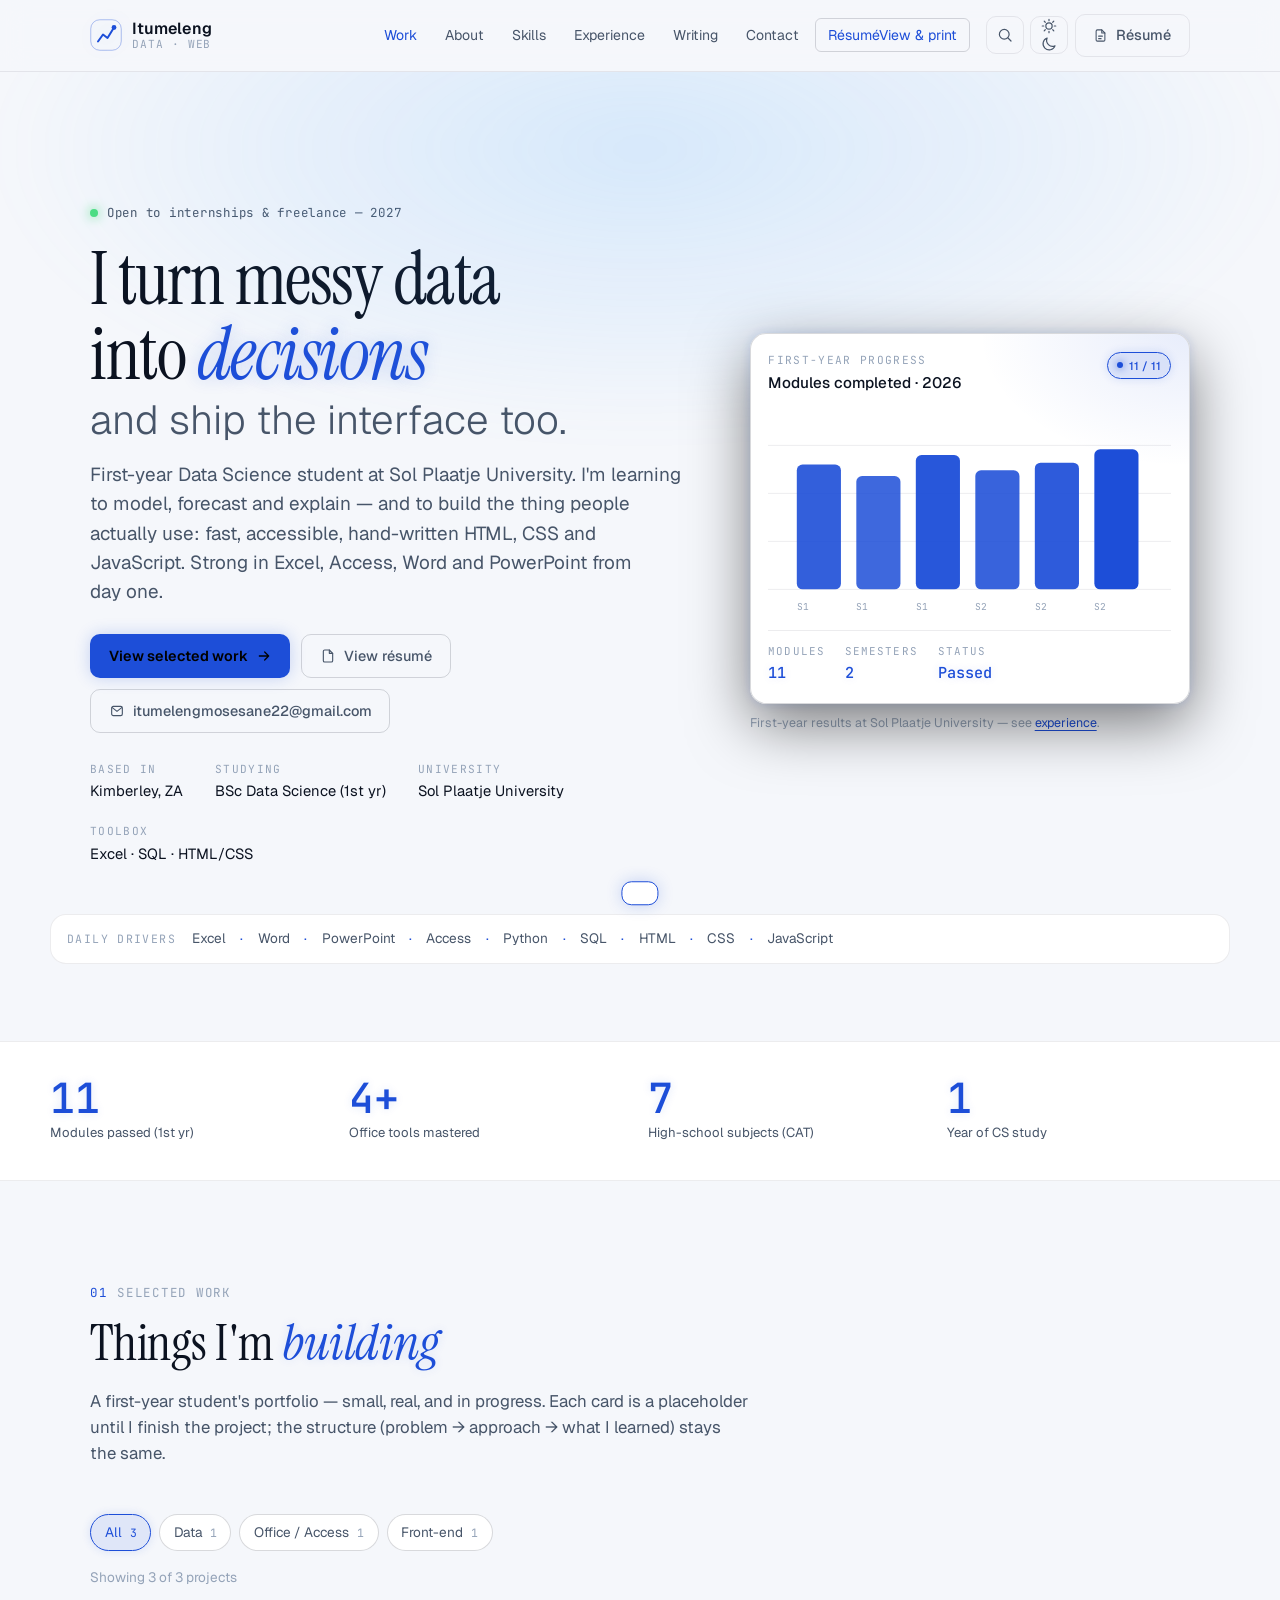
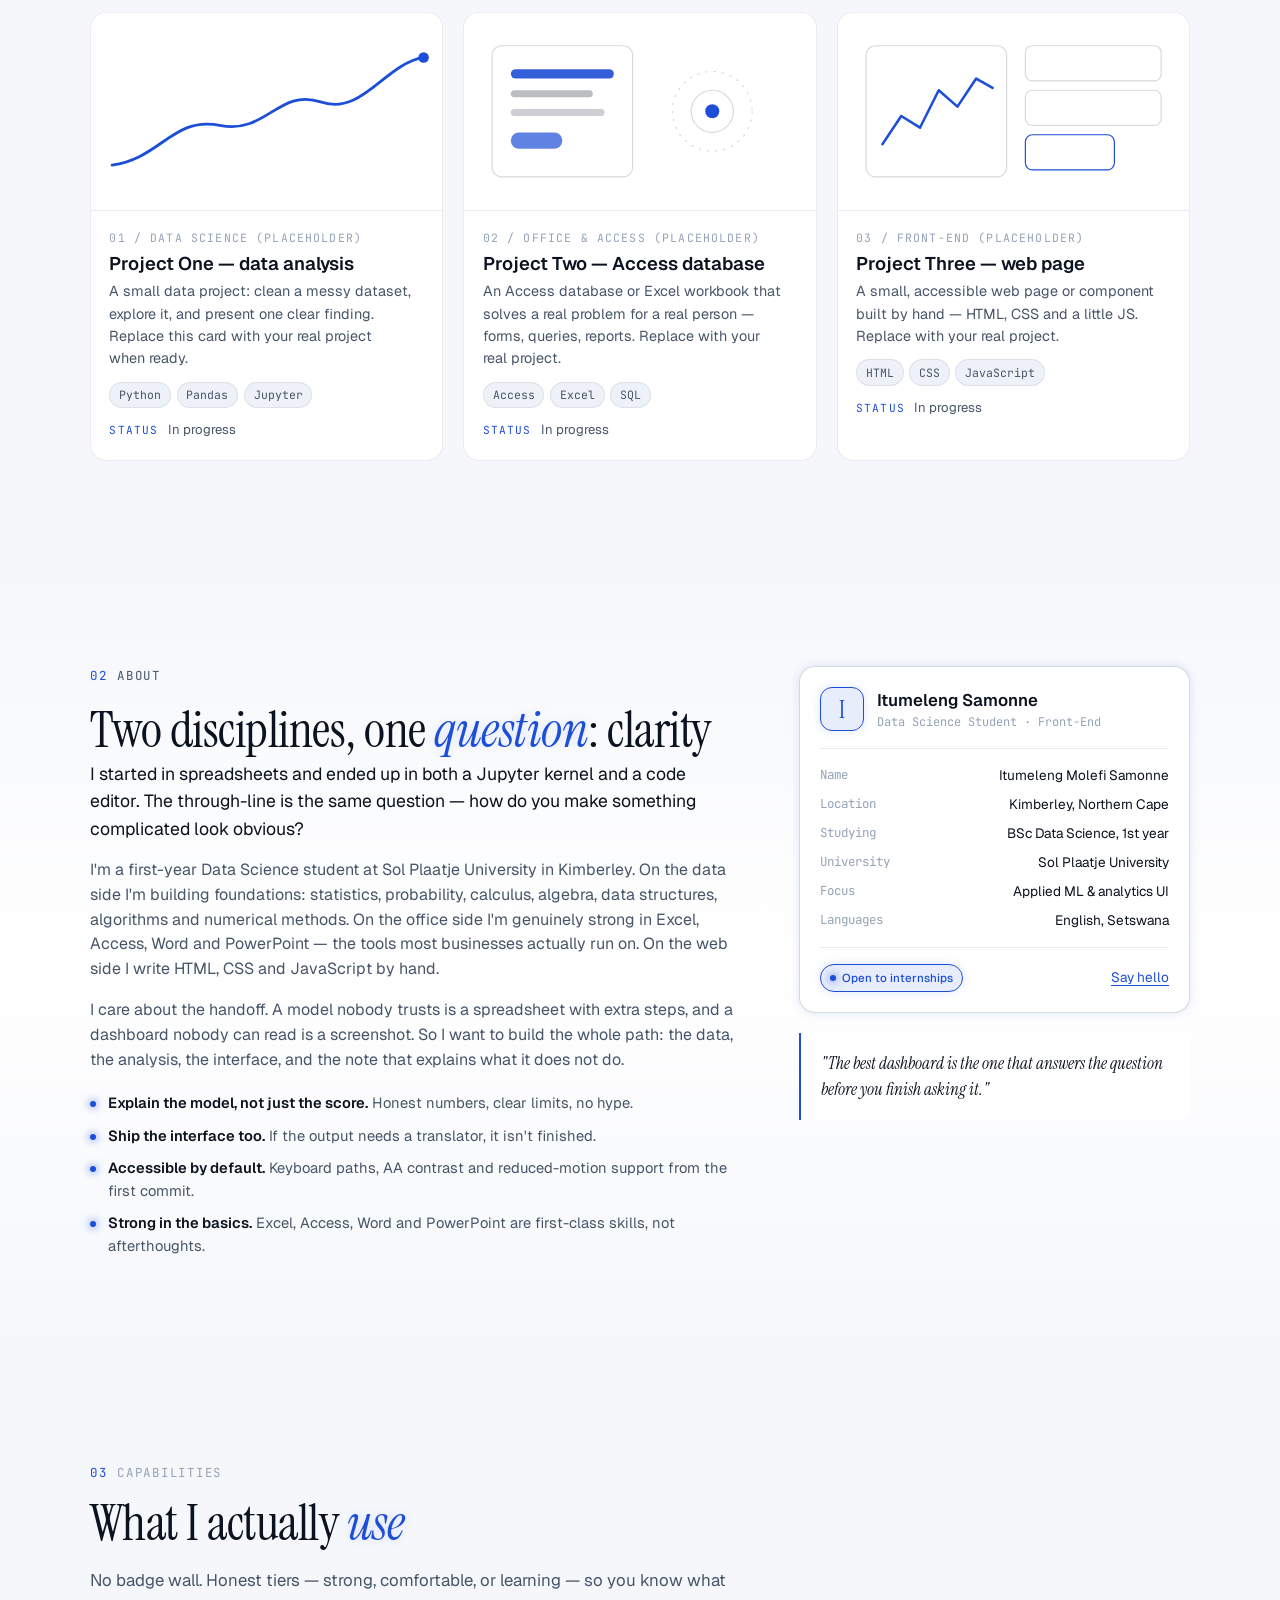
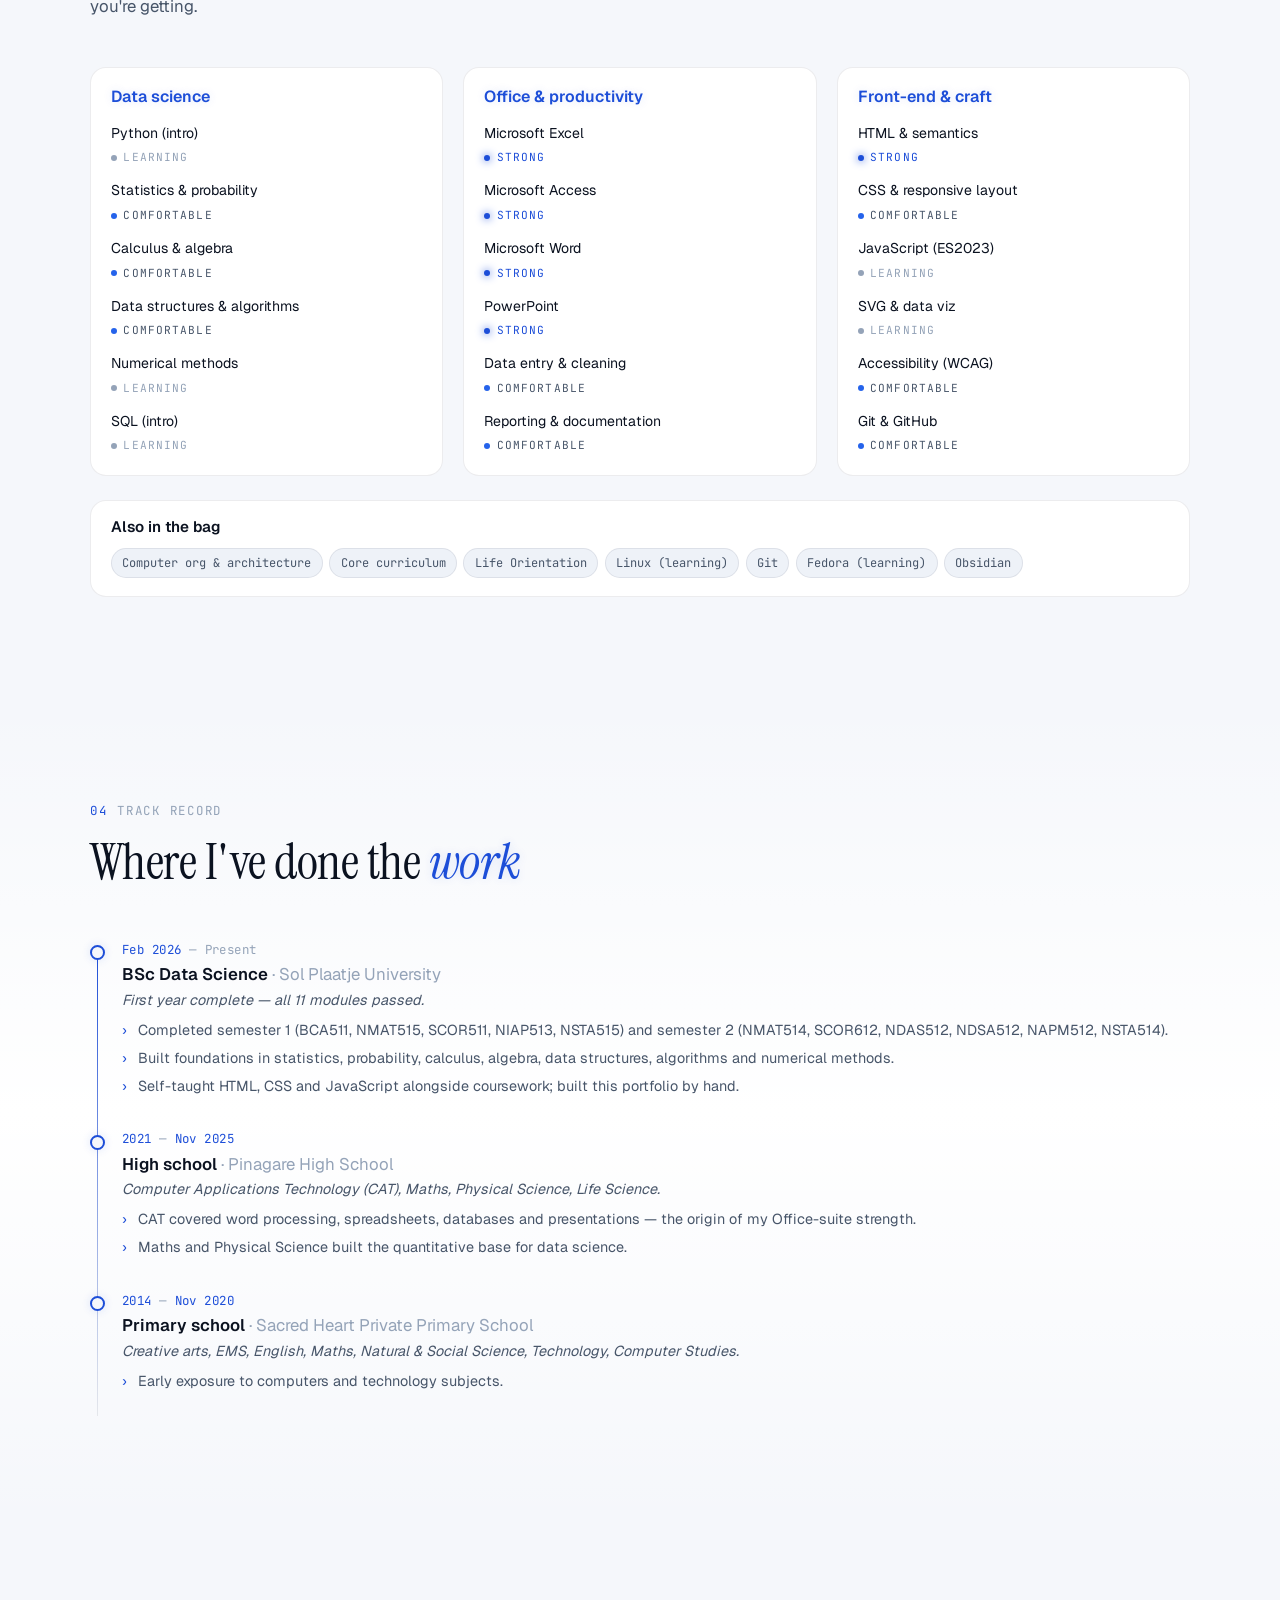
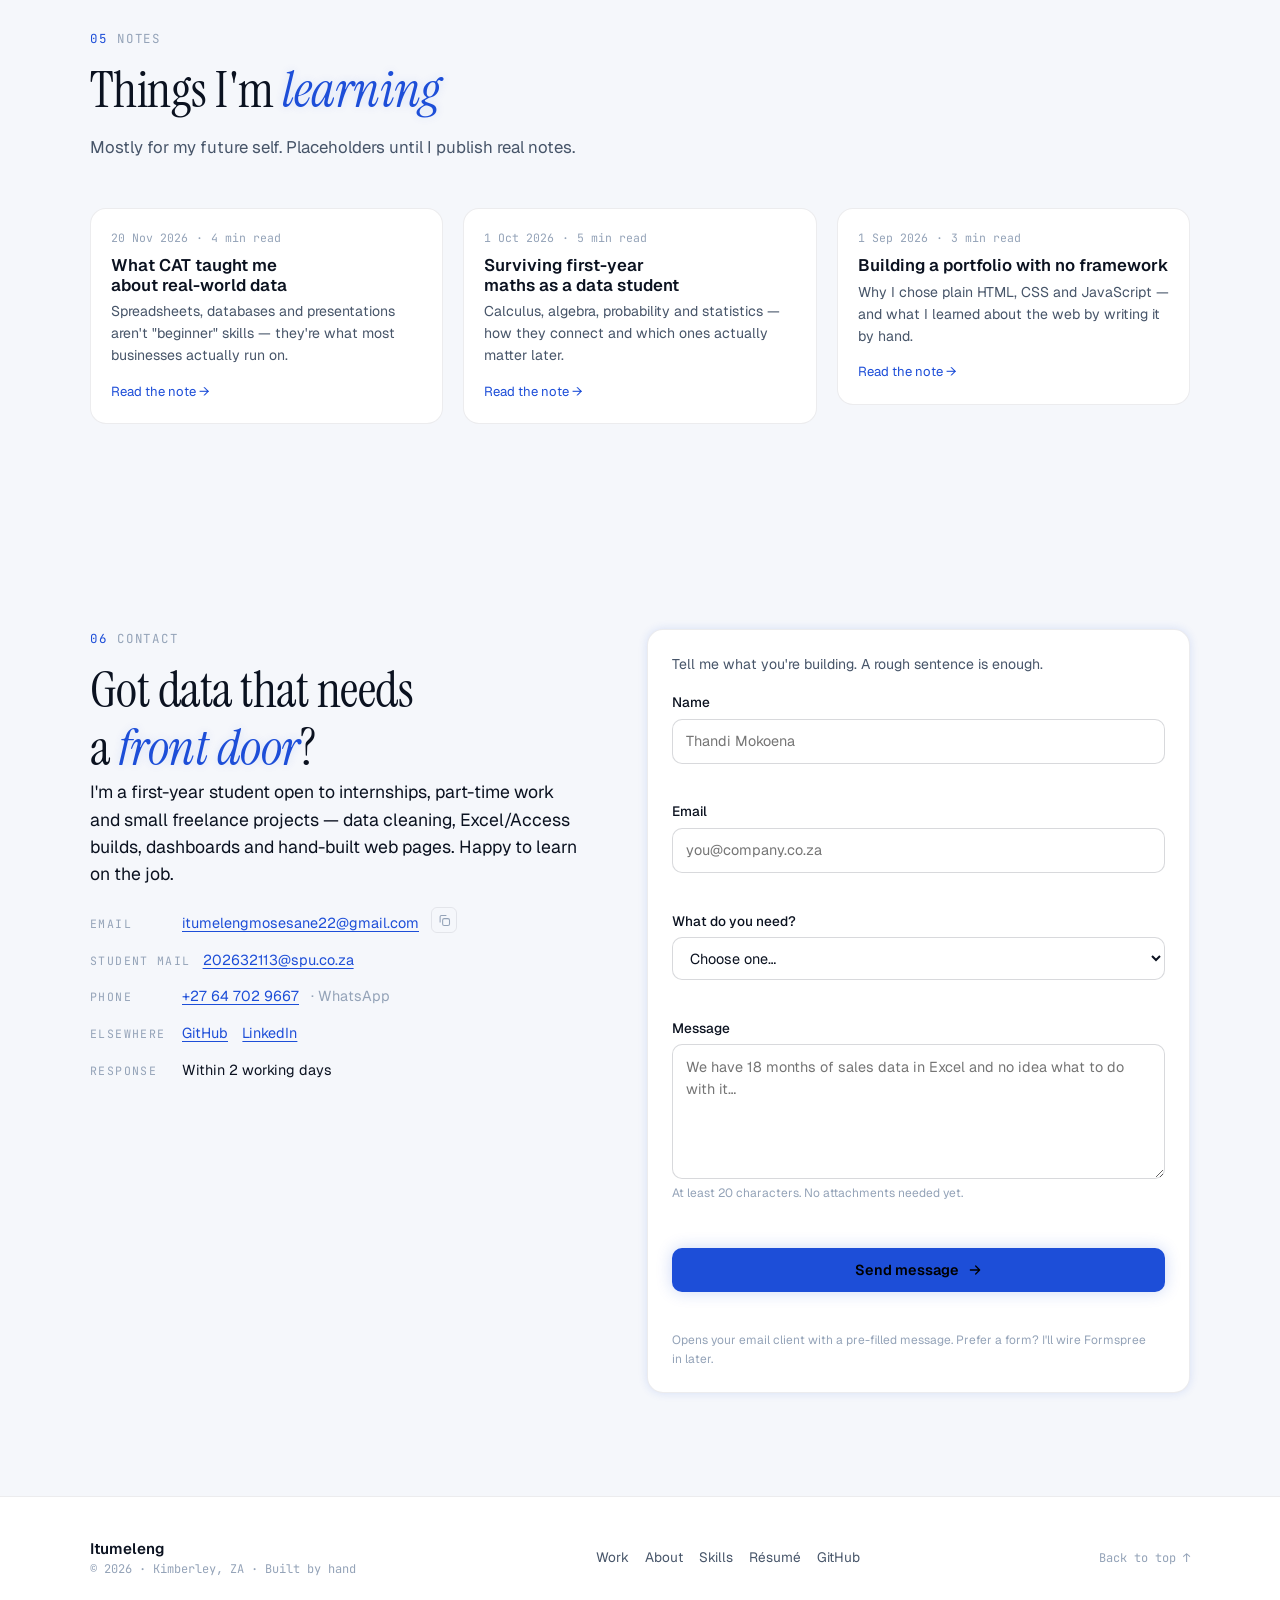
==== index.html @ 01e434cc "updated the info" ====
<!DOCTYPE html>
<html lang="en" data-theme="dark">
<head>
  <meta charset="utf-8" />
  <meta name="viewport" content="width=device-width, initial-scale=1" />

  <title>Itumeleng — Data Science Student &amp; Front-End Developer</title>
  <meta name="description" content="Portfolio of Itumeleng, a first-year Data Science student at Sol Plaatje University building models, dashboards and hand-written web interfaces." />
  <meta name="author" content="Itumeleng Molefi Samonne" />
  <meta name="theme-color" content="#000000" media="(prefers-color-scheme: dark)" />
  <meta name="theme-color" content="#f5f7fb" media="(prefers-color-scheme: light)" />
  <link rel="canonical" href="https://paska465.github.io/PORTFOLIO/" />

  <meta property="og:type" content="website" />
  <meta property="og:site_name" content="Itumeleng — My Portfolio" />
  <meta property="og:title" content="Itumeleng — Data Science Student &amp; Front-End Developer" />
  <meta property="og:description" content="First-year Data Science student at Sol Plaatje University. Models, dashboards and hand-built interfaces." />
  <meta property="og:image" content="https://paska465.github.io/PORTFOLIO/assets/img/og.svg" />
  <meta property="og:image:alt" content="Itumeleng — data science student portfolio" />
  <meta property="og:url" content="https://paska465.github.io/PORTFOLIO/" />
  <meta name="twitter:card" content="summary_large_image" />
  <meta name="twitter:title" content="Itumeleng — Data Science Student &amp; Front-End Developer" />
  <meta name="twitter:description" content="First-year Data Science student at Sol Plaatje University." />
  <meta name="twitter:image" content="https://paska465.github.io/PORTFOLIO/assets/img/og.svg" />

  <link rel="icon" href="assets/img/favicon.svg" type="image/svg+xml" />
  <link rel="apple-touch-icon" href="assets/img/favicon.svg" />
  <link rel="manifest" href="site.webmanifest" />

  <link rel="preconnect" href="https://fonts.googleapis.com" />
  <link rel="preconnect" href="https://fonts.gstatic.com" crossorigin />
  <link rel="stylesheet" href="https://fonts.googleapis.com/css2?family=Geist:wght@300..700&family=Instrument+Serif:ital@0;1&family=JetBrains+Mono:wght@400;500&display=swap" />
  <link rel="stylesheet" href="assets/css/styles.css" />

  <script>
    (function () {
      document.documentElement.classList.add('js');
      try {
        var forced = new URLSearchParams(location.search).get('theme');
        var stored = localStorage.getItem('theme');
        var prefersLight = window.matchMedia('(prefers-color-scheme: light)').matches;
        document.documentElement.dataset.theme =
          forced === 'light' || forced === 'dark' ? forced : (stored || (prefersLight ? 'light' : 'dark'));
      } catch (error) {
        document.documentElement.dataset.theme = 'dark';
      }
    })();
  </script>

  <script type="application/ld+json">
  {
    "@context": "https://schema.org",
    "@type": "Person",
    "name": "Itumeleng Molefi Samonne",
    "jobTitle": "Data Science Student & Front-End Developer",
    "description": "First-year Data Science student at Sol Plaatje University, building models, dashboards and accessible web interfaces.",
    "url": "https://paska465.github.io/PORTFOLIO/",
    "email": "itumelengmosesane22@gmail.com",
    "address": { "@type": "PostalAddress", "addressLocality": "Kimberley", "addressRegion": "Northern Cape", "addressCountry": "ZA" },
    "alumniOf": "Sol Plaatje University",
    "knowsAbout": ["Data Science", "Python", "SQL", "Statistics", "HTML", "CSS", "JavaScript", "Microsoft Excel", "Microsoft Access", "Microsoft Word", "PowerPoint", "Computer Applications Technology"],
    "sameAs": [
      "https://github.com/Paska465",
      "https://www.linkedin.com/in/itumeleng-samonne-3x7"
    ]
  }
  </script>
</head>
<body>
  <a class="skip-link" href="#main">Skip to main content</a>

  <div class="grain" aria-hidden="true"></div>

  <header class="site-header" id="top">
    <div class="shell header-inner">
      <a class="brand" href="#top" aria-label="Itumeleng — back to top">
        <span class="brand-mark" aria-hidden="true">
          <svg viewBox="0 0 32 32" width="32" height="32" aria-hidden="true" focusable="false">
            <rect x="0.75" y="0.75" width="30.5" height="30.5" rx="9" fill="none" stroke="currentColor" stroke-opacity="0.35" />
            <path d="M8 22.5 L13 15.5 L17.5 19 L24 8.5" fill="none" stroke="currentColor" stroke-width="2" stroke-linecap="round" stroke-linejoin="round" />
            <circle cx="24" cy="8.5" r="2.4" fill="currentColor" />
          </svg>
        </span>
        <span class="brand-text">
          <span class="brand-name">Itumeleng</span>
          <span class="brand-role">Data · Web</span>
        </span>
      </a>

      <nav class="nav" id="primary-nav" aria-label="Primary">
        <ul class="nav-list">
          <li><a href="#work">Work</a></li>
          <li><a href="#about">About</a></li>
          <li><a href="#skills">Skills</a></li>
          <li><a href="#experience">Experience</a></li>
          <li><a href="#writing">Writing</a></li>
          <li><a href="#contact">Contact</a></li>
          <li class="nav-resume"><a href="resume.html">Résumé<span class="nav-resume-meta">View &amp; print</span></a></li>
        </ul>
      </nav>

      <div class="header-actions">
        <button class="icon-button palette-trigger" type="button" data-palette-open aria-label="Open quick navigation (Control K)">
          <svg viewBox="0 0 24 24" width="18" height="18" aria-hidden="true" focusable="false" fill="none" stroke="currentColor" stroke-width="1.6" stroke-linecap="round">
            <circle cx="11" cy="11" r="6.5" />
            <path d="m16 16 4 4" />
          </svg>
        </button>

        <button class="icon-button theme-toggle" type="button" data-theme-toggle aria-label="Switch to light theme" aria-pressed="false">
          <svg class="icon-sun" viewBox="0 0 24 24" width="18" height="18" aria-hidden="true" focusable="false" fill="none" stroke="currentColor" stroke-width="1.6" stroke-linecap="round">
            <circle cx="12" cy="12" r="4.2" />
            <path d="M12 3v2M12 19v2M3 12h2M19 12h2M5.6 5.6 7 7M17 17l1.4 1.4M18.4 5.6 17 7M7 17l-1.4 1.4" />
          </svg>
          <svg class="icon-moon" viewBox="0 0 24 24" width="18" height="18" aria-hidden="true" focusable="false" fill="none" stroke="currentColor" stroke-width="1.6" stroke-linecap="round" stroke-linejoin="round">
            <path d="M20 14.5A8 8 0 0 1 9.5 4a8.2 8.2 0 1 0 10.5 10.5Z" />
          </svg>
        </button>

        <a class="button button-ghost header-resume" href="resume.html" aria-label="Résumé — view and print">
          <svg viewBox="0 0 24 24" width="15" height="15" aria-hidden="true" focusable="false" fill="none" stroke="currentColor" stroke-width="1.7" stroke-linecap="round" stroke-linejoin="round">
            <path d="M14 3H7a2 2 0 0 0-2 2v14a2 2 0 0 0 2 2h10a2 2 0 0 0 2-2V8z" />
            <path d="M14 3v5h5" />
            <path d="M9 13h6M9 17h4" />
          </svg>
          <span class="header-resume-label">Résumé</span>
        </a>

        <button class="icon-button menu-toggle" type="button" data-menu-toggle aria-expanded="false" aria-controls="primary-nav" aria-label="Open menu">
          <span class="menu-lines" aria-hidden="true"><span></span><span></span></span>
        </button>
      </div>
    </div>
    <div class="scroll-progress" aria-hidden="true"><span data-scroll-progress></span></div>
  </header>

  <main id="main" tabindex="-1">
    <section class="hero" aria-labelledby="hero-title">
      <div class="shell hero-grid">
        <div class="hero-copy">
          <p class="eyebrow">
            <span class="status-dot" aria-hidden="true"></span>
            Open to internships &amp; freelance — 2027
          </p>

          <h1 id="hero-title" class="hero-title">
            I turn messy data into
            <em>decisions</em>
            <span class="hero-title-line">and ship the interface too.</span>
          </h1>

          <p class="hero-lede">
            First-year Data Science student at Sol Plaatje University. I'm learning to model, forecast and
            explain — and to build the thing people actually use: fast, accessible, hand-written HTML, CSS and
            JavaScript. Strong in Excel, Access, Word and PowerPoint from day one.
          </p>

          <div class="hero-actions">
            <a class="button button-primary" href="#work">
              View selected work
              <svg viewBox="0 0 24 24" width="16" height="16" aria-hidden="true" focusable="false" fill="none" stroke="currentColor" stroke-width="1.9" stroke-linecap="round" stroke-linejoin="round">
                <path d="M5 12h14m0 0-6-6m6 6-6 6" />
              </svg>
            </a>
            <a class="button button-quiet" href="resume.html">
              <svg viewBox="0 0 24 24" width="16" height="16" aria-hidden="true" focusable="false" fill="none" stroke="currentColor" stroke-width="1.7" stroke-linecap="round" stroke-linejoin="round">
                <path d="M14 3H7a2 2 0 0 0-2 2v14a2 2 0 0 0 2 2h10a2 2 0 0 0 2-2V8z" />
                <path d="M14 3v5h5" />
              </svg>
              View résumé
            </a>
            <button class="button button-quiet" type="button" data-copy="itumelengmosesane22@gmail.com" data-copy-label="email">
              <svg viewBox="0 0 24 24" width="16" height="16" aria-hidden="true" focusable="false" fill="none" stroke="currentColor" stroke-width="1.7" stroke-linecap="round" stroke-linejoin="round">
                <rect x="4" y="5" width="16" height="14" rx="2.5" />
                <path d="m5 7 7 5.5L19 7" />
              </svg>
              <span data-copy-text>itumelengmosesane22@gmail.com</span>
            </button>
          </div>

          <dl class="hero-facts">
            <div>
              <dt>Based in</dt>
              <dd>Kimberley, ZA</dd>
            </div>
            <div>
              <dt>Studying</dt>
              <dd>BSc Data Science (1st yr)</dd>
            </div>
            <div>
              <dt>University</dt>
              <dd>Sol Plaatje University</dd>
            </div>
            <div>
              <dt>Toolbox</dt>
              <dd>Excel · SQL · HTML/CSS</dd>
            </div>
          </dl>
        </div>

        <figure class="hero-visual" aria-labelledby="hero-chart-caption">
          <div class="chart-card">
            <div class="chart-card-head">
              <div>
                <p class="chart-label">First-year progress</p>
                <p class="chart-title">Modules completed · 2026</p>
              </div>
              <span class="chip chip-live">11 / 11</span>
            </div>

            <svg class="chart" viewBox="0 0 420 220" role="img" aria-label="Bar chart of first-year modules completed by semester, all 11 passed." focusable="false">
              <defs>
                <linearGradient id="areaFill" x1="0" y1="0" x2="0" y2="1">
                  <stop offset="0%" stop-color="var(--accent)" stop-opacity="0.34" />
                  <stop offset="100%" stop-color="var(--accent)" stop-opacity="0" />
                </linearGradient>
              </defs>
              <g class="chart-grid" aria-hidden="true">
                <line x1="0" y1="40" x2="420" y2="40" />
                <line x1="0" y1="90" x2="420" y2="90" />
                <line x1="0" y1="140" x2="420" y2="140" />
                <line x1="0" y1="190" x2="420" y2="190" />
              </g>
              <g class="thumb-bars" fill="var(--accent)">
                <rect x="30" y="60" width="46" height="130" rx="6" opacity="0.9" />
                <rect x="92" y="72" width="46" height="118" rx="6" opacity="0.85" />
                <rect x="154" y="50" width="46" height="140" rx="6" opacity="0.95" />
                <rect x="216" y="66" width="46" height="124" rx="6" opacity="0.88" />
                <rect x="278" y="58" width="46" height="132" rx="6" opacity="0.92" />
                <rect x="340" y="44" width="46" height="146" rx="6" opacity="1" />
              </g>
              <g class="chart-annotate" aria-hidden="true">
                <text x="30" y="212" font-size="10">S1</text>
                <text x="92" y="212" font-size="10">S1</text>
                <text x="154" y="212" font-size="10">S1</text>
                <text x="216" y="212" font-size="10">S2</text>
                <text x="278" y="212" font-size="10">S2</text>
                <text x="340" y="212" font-size="10">S2</text>
              </g>
            </svg>

            <dl class="chart-stats">
              <div>
                <dt>Modules</dt>
                <dd>11</dd>
              </div>
              <div>
                <dt>Semesters</dt>
                <dd>2</dd>
              </div>
              <div>
                <dt>Status</dt>
                <dd>Passed</dd>
              </div>
            </dl>
          </div>
          <figcaption id="hero-chart-caption" class="chart-caption">
            First-year results at Sol Plaatje University — see <a href="#experience">experience</a>.
          </figcaption>
        </figure>
      </div>

      <div class="shell stack-strip" role="region" aria-label="Tools I work with">
        <span class="stack-strip-label">Daily drivers</span>
        <ul class="stack-list">
          <li>Excel</li>
          <li>Word</li>
          <li>PowerPoint</li>
          <li>Access</li>
          <li>Python</li>
          <li>SQL</li>
          <li>HTML</li>
          <li>CSS</li>
          <li>JavaScript</li>
        </ul>
      </div>
    </section>

    <section class="stats-band" aria-label="At a glance">
      <div class="shell stats-grid">
        <div class="stat" data-reveal>
          <span class="stat-value" data-count="11" data-suffix="">11</span>
          <span class="stat-label">Modules passed (1st yr)</span>
        </div>
        <div class="stat" data-reveal>
          <span class="stat-value" data-count="4" data-suffix="+">4+</span>
          <span class="stat-label">Office tools mastered</span>
        </div>
        <div class="stat" data-reveal>
          <span class="stat-value" data-count="7" data-suffix="">7</span>
          <span class="stat-label">High-school subjects (CAT)</span>
        </div>
        <div class="stat" data-reveal>
          <span class="stat-value" data-count="1" data-suffix="">1</span>
          <span class="stat-label">Year of CS study</span>
        </div>
      </div>
    </section>

    <section class="section" id="work" aria-labelledby="work-title">
      <div class="shell">
        <header class="section-head">
          <p class="section-kicker"><span>01</span> Selected work</p>
          <h2 id="work-title" class="section-title">Things I'm <em>building</em></h2>
          <p class="section-lede">
            A first-year student's portfolio — small, real, and in progress. Each card is a placeholder
            until I finish the project; the structure (problem → approach → what I learned) stays the same.
          </p>
        </header>

        <div class="filter-bar" role="group" aria-label="Filter projects by discipline">
          <button class="filter-chip is-active" type="button" data-filter="all" aria-pressed="true">All<span class="filter-count">3</span></button>
          <button class="filter-chip" type="button" data-filter="data" aria-pressed="false">Data<span class="filter-count">1</span></button>
          <button class="filter-chip" type="button" data-filter="office" aria-pressed="false">Office / Access<span class="filter-count">1</span></button>
          <button class="filter-chip" type="button" data-filter="frontend" aria-pressed="false">Front-end<span class="filter-count">1</span></button>
        </div>

        <p class="filter-status" data-filter-status role="status" aria-live="polite">Showing all 3 projects</p>

        <ul class="work-grid" data-work-grid>
          <li class="work-card" data-category="data" data-reveal>
            <article aria-labelledby="project-placeholder-1">
              <div class="work-thumb" aria-hidden="true">
                <svg viewBox="0 0 300 160" aria-hidden="true" focusable="false">
                  <g class="thumb-grid">
                    <line x1="0" y1="40" x2="300" y2="40" /><line x1="0" y1="80" x2="300" y2="80" /><line x1="0" y1="120" x2="300" y2="120" />
                  </g>
                  <path d="M18 126 C 60 120, 70 84, 110 92 S 160 60, 196 72 S 250 40, 284 34" fill="none" stroke="var(--accent)" stroke-width="2.4" stroke-linecap="round" />
                  <circle cx="284" cy="34" r="4.5" fill="var(--accent)" />
                </svg>
              </div>
              <div class="work-body">
                <p class="work-index">01 / Data science (placeholder)</p>
                <h3 id="project-placeholder-1"><a href="#contact">Project One — data analysis</a></h3>
                <p class="work-desc">
                  A small data project: clean a messy dataset, explore it, and present one clear finding.
                  Replace this card with your real project when ready.
                </p>
                <ul class="tag-list" aria-label="Technologies">
                  <li>Python</li><li>Pandas</li><li>Jupyter</li>
                </ul>
                <p class="work-metric"><span class="metric-label">Status</span> In progress</p>
              </div>
            </article>
          </li>

          <li class="work-card" data-category="office" data-reveal>
            <article aria-labelledby="project-placeholder-2">
              <div class="work-thumb" aria-hidden="true">
                <svg viewBox="0 0 300 160" aria-hidden="true" focusable="false">
                  <rect x="24" y="24" width="120" height="112" rx="8" fill="none" stroke="var(--line-strong)" />
                  <rect x="40" y="44" width="88" height="8" rx="4" fill="var(--accent)" opacity="0.9" />
                  <rect x="40" y="62" width="70" height="6" rx="3" fill="currentColor" opacity="0.28" />
                  <rect x="40" y="78" width="80" height="6" rx="3" fill="currentColor" opacity="0.2" />
                  <rect x="40" y="98" width="44" height="14" rx="7" fill="var(--accent)" opacity="0.7" />
                  <g stroke="var(--line-strong)" fill="none"><circle cx="212" cy="80" r="34" stroke-dasharray="2 5" /><circle cx="212" cy="80" r="18" /></g>
                  <circle cx="212" cy="80" r="6" fill="var(--accent)" />
                </svg>
              </div>
              <div class="work-body">
                <p class="work-index">02 / Office &amp; Access (placeholder)</p>
                <h3 id="project-placeholder-2"><a href="#contact">Project Two — Access database</a></h3>
                <p class="work-desc">
                  An Access database or Excel workbook that solves a real problem for a real person —
                  forms, queries, reports. Replace with your real project.
                </p>
                <ul class="tag-list" aria-label="Technologies">
                  <li>Access</li><li>Excel</li><li>SQL</li>
                </ul>
                <p class="work-metric"><span class="metric-label">Status</span> In progress</p>
              </div>
            </article>
          </li>

          <li class="work-card" data-category="frontend" data-reveal>
            <article aria-labelledby="project-placeholder-3">
              <div class="work-thumb" aria-hidden="true">
                <svg viewBox="0 0 300 160" aria-hidden="true" focusable="false">
                  <rect x="24" y="24" width="120" height="112" rx="8" fill="none" stroke="var(--line-strong)" />
                  <path d="M38 108 L54 84 L70 94 L86 62 L102 76 L118 52 L132 60" fill="none" stroke="var(--accent)" stroke-width="2.2" stroke-linecap="round" stroke-linejoin="round" />
                  <rect x="160" y="24" width="116" height="30" rx="6" fill="none" stroke="var(--line-strong)" />
                  <rect x="160" y="62" width="116" height="30" rx="6" fill="none" stroke="var(--line-strong)" />
                  <rect x="160" y="100" width="76" height="30" rx="6" fill="none" stroke="var(--accent)" />
                </svg>
              </div>
              <div class="work-body">
                <p class="work-index">03 / Front-end (placeholder)</p>
                <h3 id="project-placeholder-3"><a href="#contact">Project Three — web page</a></h3>
                <p class="work-desc">
                  A small, accessible web page or component built by hand — HTML, CSS and a little JS.
                  Replace with your real project.
                </p>
                <ul class="tag-list" aria-label="Technologies">
                  <li>HTML</li><li>CSS</li><li>JavaScript</li>
                </ul>
                <p class="work-metric"><span class="metric-label">Status</span> In progress</p>
              </div>
            </article>
          </li>
        </ul>
      </div>
    </section>

    <section class="section section-alt" id="about" aria-labelledby="about-title">
      <div class="shell about-grid">
        <div class="about-copy">
          <p class="section-kicker"><span>02</span> About</p>
          <h2 id="about-title" class="section-title">Two disciplines, one <em>question</em>: clarity</h2>

          <p class="lede">
            I started in spreadsheets and ended up in both a Jupyter kernel and a code editor. The
            through-line is the same question — how do you make something complicated look obvious?
          </p>

          <p>
            I'm a first-year Data Science student at Sol Plaatje University in Kimberley. On the data side I'm
            building foundations: statistics, probability, calculus, algebra, data structures, algorithms and
            numerical methods. On the office side I'm genuinely strong in Excel, Access, Word and PowerPoint —
            the tools most businesses actually run on. On the web side I write HTML, CSS and JavaScript by hand.
          </p>

          <p>
            I care about the handoff. A model nobody trusts is a spreadsheet with extra steps, and a dashboard
            nobody can read is a screenshot. So I want to build the whole path: the data, the analysis, the
            interface, and the note that explains what it does not do.
          </p>

          <ul class="principle-list">
            <li><strong>Explain the model, not just the score.</strong> Honest numbers, clear limits, no hype.</li>
            <li><strong>Ship the interface too.</strong> If the output needs a translator, it isn't finished.</li>
            <li><strong>Accessible by default.</strong> Keyboard paths, AA contrast and reduced-motion support from the first commit.</li>
            <li><strong>Strong in the basics.</strong> Excel, Access, Word and PowerPoint are first-class skills, not afterthoughts.</li>
          </ul>
        </div>

        <aside class="about-card" aria-label="Profile summary">
          <div class="id-card">
            <div class="id-card-top">
              <span class="monogram" aria-hidden="true">I</span>
              <div>
                <p class="id-name">Itumeleng Samonne</p>
                <p class="id-role">Data Science Student · Front-End</p>
              </div>
            </div>

            <dl class="id-facts">
              <div><dt>Name</dt><dd>Itumeleng Molefi Samonne</dd></div>
              <div><dt>Location</dt><dd>Kimberley, Northern Cape</dd></div>
              <div><dt>Studying</dt><dd>BSc Data Science, 1st year</dd></div>
              <div><dt>University</dt><dd>Sol Plaatje University</dd></div>
              <div><dt>Focus</dt><dd>Applied ML &amp; analytics UI</dd></div>
              <div><dt>Languages</dt><dd>English, Setswana</dd></div>
            </dl>

            <div class="id-footer">
              <span class="chip chip-live">Open to internships</span>
              <a class="inline-link" href="#contact">Say hello</a>
            </div>
          </div>

          <blockquote class="pull-quote">
            <p>"The best dashboard is the one that answers the question before you finish asking it."</p>
          </blockquote>
        </aside>
      </div>
    </section>

    <section class="section" id="skills" aria-labelledby="skills-title">
      <div class="shell">
        <header class="section-head">
          <p class="section-kicker"><span>03</span> Capabilities</p>
          <h2 id="skills-title" class="section-title">What I actually <em>use</em></h2>
          <p class="section-lede">No badge wall. Honest tiers — strong, comfortable, or learning — so you know what you're getting.</p>
        </header>

        <div class="skills-grid">
          <section class="skill-column" aria-labelledby="skills-data">
            <h3 id="skills-data">Data science</h3>
            <ul class="skill-list">
              <li>
                <span class="skill-name">Python (intro)</span>
                <span class="skill-tier is-learning"><span class="dot"></span>Learning</span>
              </li>
              <li>
                <span class="skill-name">Statistics &amp; probability</span>
                <span class="skill-tier is-comfortable"><span class="dot"></span>Comfortable</span>
              </li>
              <li>
                <span class="skill-name">Calculus &amp; algebra</span>
                <span class="skill-tier is-comfortable"><span class="dot"></span>Comfortable</span>
              </li>
              <li>
                <span class="skill-name">Data structures &amp; algorithms</span>
                <span class="skill-tier is-comfortable"><span class="dot"></span>Comfortable</span>
              </li>
              <li>
                <span class="skill-name">Numerical methods</span>
                <span class="skill-tier is-learning"><span class="dot"></span>Learning</span>
              </li>
              <li>
                <span class="skill-name">SQL (intro)</span>
                <span class="skill-tier is-learning"><span class="dot"></span>Learning</span>
              </li>
            </ul>
          </section>

          <section class="skill-column" aria-labelledby="skills-office">
            <h3 id="skills-office">Office &amp; productivity</h3>
            <ul class="skill-list">
              <li>
                <span class="skill-name">Microsoft Excel</span>
                <span class="skill-tier is-strong"><span class="dot"></span>Strong</span>
              </li>
              <li>
                <span class="skill-name">Microsoft Access</span>
                <span class="skill-tier is-strong"><span class="dot"></span>Strong</span>
              </li>
              <li>
                <span class="skill-name">Microsoft Word</span>
                <span class="skill-tier is-strong"><span class="dot"></span>Strong</span>
              </li>
              <li>
                <span class="skill-name">PowerPoint</span>
                <span class="skill-tier is-strong"><span class="dot"></span>Strong</span>
              </li>
              <li>
                <span class="skill-name">Data entry &amp; cleaning</span>
                <span class="skill-tier is-comfortable"><span class="dot"></span>Comfortable</span>
              </li>
              <li>
                <span class="skill-name">Reporting &amp; documentation</span>
                <span class="skill-tier is-comfortable"><span class="dot"></span>Comfortable</span>
              </li>
            </ul>
          </section>

          <section class="skill-column" aria-labelledby="skills-frontend">
            <h3 id="skills-frontend">Front-end &amp; craft</h3>
            <ul class="skill-list">
              <li>
                <span class="skill-name">HTML &amp; semantics</span>
                <span class="skill-tier is-strong"><span class="dot"></span>Strong</span>
              </li>
              <li>
                <span class="skill-name">CSS &amp; responsive layout</span>
                <span class="skill-tier is-comfortable"><span class="dot"></span>Comfortable</span>
              </li>
              <li>
                <span class="skill-name">JavaScript (ES2023)</span>
                <span class="skill-tier is-learning"><span class="dot"></span>Learning</span>
              </li>
              <li>
                <span class="skill-name">SVG &amp; data viz</span>
                <span class="skill-tier is-learning"><span class="dot"></span>Learning</span>
              </li>
              <li>
                <span class="skill-name">Accessibility (WCAG)</span>
                <span class="skill-tier is-comfortable"><span class="dot"></span>Comfortable</span>
              </li>
              <li>
                <span class="skill-name">Git &amp; GitHub</span>
                <span class="skill-tier is-comfortable"><span class="dot"></span>Comfortable</span>
              </li>
            </ul>
          </section>
        </div>

        <div class="toolbelt" role="region" aria-labelledby="toolbelt-title">
          <h3 id="toolbelt-title">Also in the bag</h3>
          <ul class="chip-row">
            <li>Computer org &amp; architecture</li><li>Core curriculum</li><li>Life Orientation</li>
            <li>Linux (learning)</li><li>Git</li><li>Fedora (learning)</li><li>Obsidian</li>
          </ul>
        </div>
      </div>
    </section>

    <section class="section section-alt" id="experience" aria-labelledby="experience-title">
      <div class="shell">
        <header class="section-head">
          <p class="section-kicker"><span>04</span> Track record</p>
          <h2 id="experience-title" class="section-title">Where I've done the <em>work</em></h2>
        </header>

        <ol class="timeline">
          <li class="timeline-item" data-reveal>
            <div class="timeline-when">
              <time datetime="2026-02">Feb 2026</time> — <span>Present</span>
            </div>
            <div class="timeline-what">
              <h3>BSc Data Science <span class="timeline-org">· Sol Plaatje University</span></h3>
              <p class="timeline-note">First year complete — all 11 modules passed.</p>
              <ul>
                <li>Completed semester 1 (BCA511, NMAT515, SCOR511, NIAP513, NSTA515) and semester 2 (NMAT514, SCOR612, NDAS512, NDSA512, NAPM512, NSTA514).</li>
                <li>Built foundations in statistics, probability, calculus, algebra, data structures, algorithms and numerical methods.</li>
                <li>Self-taught HTML, CSS and JavaScript alongside coursework; built this portfolio by hand.</li>
              </ul>
            </div>
          </li>

          <li class="timeline-item" data-reveal>
            <div class="timeline-when">
              <time datetime="2021-01">2021</time> — <time datetime="2025-11">Nov 2025</time>
            </div>
            <div class="timeline-what">
              <h3>High school <span class="timeline-org">· Pinagare High School</span></h3>
              <p class="timeline-note">Computer Applications Technology (CAT), Maths, Physical Science, Life Science.</p>
              <ul>
                <li>CAT covered word processing, spreadsheets, databases and presentations — the origin of my Office-suite strength.</li>
                <li>Maths and Physical Science built the quantitative base for data science.</li>
              </ul>
            </div>
          </li>

          <li class="timeline-item" data-reveal>
            <div class="timeline-when">
              <time datetime="2014-01">2014</time> — <time datetime="2020-11">Nov 2020</time>
            </div>
            <div class="timeline-what">
              <h3>Primary school <span class="timeline-org">· Sacred Heart Private Primary School</span></h3>
              <p class="timeline-note">Creative arts, EMS, English, Maths, Natural &amp; Social Science, Technology, Computer Studies.</p>
              <ul>
                <li>Early exposure to computers and technology subjects.</li>
              </ul>
            </div>
          </li>
        </ol>
      </div>
    </section>

    <section class="section" id="writing" aria-labelledby="writing-title">
      <div class="shell">
        <header class="section-head">
          <p class="section-kicker"><span>05</span> Notes</p>
          <h2 id="writing-title" class="section-title">Things I'm <em>learning</em></h2>
          <p class="section-lede">Mostly for my future self. Placeholders until I publish real notes.</p>
        </header>

        <ul class="writing-grid">
          <li>
            <article class="note-card">
              <a class="note-link" href="#contact">
                <div class="note-meta"><time datetime="2026-11-20">20 Nov 2026</time><span aria-hidden="true">·</span><span>4 min read</span></div>
                <h3>What CAT taught me about real-world data</h3>
                <p>Spreadsheets, databases and presentations aren't "beginner" skills — they're what most businesses actually run on.</p>
                <span class="note-cta">Read the note <span aria-hidden="true">→</span></span>
              </a>
            </article>
          </li>
          <li>
            <article class="note-card">
              <a class="note-link" href="#contact">
                <div class="note-meta"><time datetime="2026-10-01">1 Oct 2026</time><span aria-hidden="true">·</span><span>5 min read</span></div>
                <h3>Surviving first-year maths as a data student</h3>
                <p>Calculus, algebra, probability and statistics — how they connect and which ones actually matter later.</p>
                <span class="note-cta">Read the note <span aria-hidden="true">→</span></span>
              </a>
            </article>
          </li>
          <li>
            <article class="note-card">
              <a class="note-link" href="#contact">
                <div class="note-meta"><time datetime="2026-09-01">1 Sep 2026</time><span aria-hidden="true">·</span><span>3 min read</span></div>
                <h3>Building a portfolio with no framework</h3>
                <p>Why I chose plain HTML, CSS and JavaScript — and what I learned about the web by writing it by hand.</p>
                <span class="note-cta">Read the note <span aria-hidden="true">→</span></span>
              </a>
            </article>
          </li>
        </ul>
      </div>
    </section>

    <section class="section contact" id="contact" aria-labelledby="contact-title">
      <div class="shell contact-grid">
        <div class="contact-copy">
          <p class="section-kicker"><span>06</span> Contact</p>
          <h2 id="contact-title" class="section-title">Got data that needs a <em>front door</em>?</h2>
          <p class="lede">
            I'm a first-year student open to internships, part-time work and small freelance projects —
            data cleaning, Excel/Access builds, dashboards and hand-built web pages. Happy to learn on the job.
          </p>

          <ul class="contact-list">
            <li>
              <span class="contact-label">Email</span>
              <a href="mailto:itumelengmosesane22@gmail.com">itumelengmosesane22@gmail.com</a>
              <button class="copy-button" type="button" data-copy="itumelengmosesane22@gmail.com" aria-label="Copy email address to clipboard">
                <svg viewBox="0 0 24 24" width="15" height="15" aria-hidden="true" focusable="false" fill="none" stroke="currentColor" stroke-width="1.7" stroke-linejoin="round">
                  <rect x="9" y="9" width="11" height="11" rx="2.5" />
                  <path d="M5 15V6a2 2 0 0 1 2-2h8" />
                </svg>
              </button>
            </li>
            <li>
              <span class="contact-label">Student mail</span>
              <a href="mailto:202632113@spu.co.za">202632113@spu.co.za</a>
            </li>
            <li>
              <span class="contact-label">Phone</span>
              <a href="tel:+27647029667">+27 64 702 9667</a>
              <span style="color:var(--text-faint)">· WhatsApp</span>
            </li>
            <li>
              <span class="contact-label">Elsewhere</span>
              <span class="social-row">
                <a href="https://github.com/Paska465" rel="me noopener noreferrer" target="_blank">GitHub<span class="visually-hidden"> (opens in a new tab)</span></a>
                <a href="https://www.linkedin.com/in/itumeleng-samonne-3x7" rel="me noopener noreferrer" target="_blank">LinkedIn<span class="visually-hidden"> (opens in a new tab)</span></a>
              </span>
            </li>
            <li>
              <span class="contact-label">Response</span>
              <span>Within 2 working days</span>
            </li>
          </ul>
        </div>

        <form class="contact-form" novalidate data-contact-form>
          <p class="form-intro">Tell me what you're building. A rough sentence is enough.</p>

          <div class="field">
            <label for="name">Name</label>
            <input id="name" name="name" type="text" autocomplete="name" placeholder="Thandi Mokoena" required minlength="2" aria-describedby="name-error" />
            <p class="field-error" id="name-error" aria-live="polite" data-error-for="name"></p>
          </div>

          <div class="field">
            <label for="email">Email</label>
            <input id="email" name="email" type="email" inputmode="email" autocomplete="email" spellcheck="false" placeholder="you@company.co.za" required aria-describedby="email-error" />
            <p class="field-error" id="email-error" aria-live="polite" data-error-for="email"></p>
          </div>

          <div class="field">
            <label for="topic">What do you need?</label>
            <select id="topic" name="topic" required aria-describedby="topic-error">
              <option value="">Choose one…</option>
              <option>Excel / Access build</option>
              <option>Data cleaning or audit</option>
              <option>Dashboard or reporting</option>
              <option>Website or landing page</option>
              <option>Internship (2027)</option>
              <option>Something else</option>
            </select>
            <p class="field-error" id="topic-error" aria-live="polite" data-error-for="topic"></p>
          </div>

          <div class="field">
            <label for="message">Message</label>
            <textarea id="message" name="message" rows="5" required minlength="20" placeholder="We have 18 months of sales data in Excel and no idea what to do with it…" aria-describedby="message-hint message-error"></textarea>
            <p class="field-hint" id="message-hint">At least 20 characters. No attachments needed yet.</p>
            <p class="field-error" id="message-error" aria-live="polite" data-error-for="message"></p>
          </div>

          <div class="honeypot" aria-hidden="true">
            <label for="company-url">Company URL</label>
            <input id="company-url" name="company-url" type="text" tabindex="-1" autocomplete="off" />
          </div>

          <button class="button button-primary form-submit" type="submit">
            <span data-submit-label>Send message</span>
            <svg viewBox="0 0 24 24" width="16" height="16" aria-hidden="true" focusable="false" fill="none" stroke="currentColor" stroke-width="1.9" stroke-linecap="round" stroke-linejoin="round">
              <path d="M5 12h14m0 0-6-6m6 6-6 6" />
            </svg>
          </button>

          <p class="form-status" role="status" aria-live="polite" data-form-status></p>
          <p class="form-footnote">
            Opens your email client with a pre-filled message. Prefer a form? I'll wire Formspree in later.
          </p>
        </form>
      </div>
    </section>
  </main>

  <footer class="site-footer">
    <div class="shell footer-grid">
      <div>
        <p class="footer-brand">Itumeleng</p>
        <p class="footer-meta">© 2026 · Kimberley, ZA · Built by hand</p>
      </div>
      <nav class="footer-links" aria-label="Footer">
        <a href="#work">Work</a>
        <a href="#about">About</a>
        <a href="#skills">Skills</a>
        <a href="resume.html">Résumé</a>
        <a href="https://github.com/Paska465" rel="me noopener noreferrer" target="_blank">GitHub</a>
      </nav>
      <a class="back-to-top" href="#top" data-back-to-top>Back to top ↑</a>
    </div>
  </footer>

  <div class="palette" data-palette aria-hidden="true" role="dialog" aria-label="Quick navigation">
    <div class="palette-backdrop" data-palette-backdrop></div>
    <div class="palette-panel">
      <div class="palette-input-wrap">
        <svg viewBox="0 0 24 24" width="16" height="16" aria-hidden="true" focusable="false" fill="none" stroke="currentColor" stroke-width="1.7" stroke-linecap="round">
          <circle cx="11" cy="11" r="6.5" /><path d="m16 16 4 4" />
        </svg>
        <input class="palette-input" data-palette-input type="search" placeholder="Jump to…" aria-label="Search sections" autocomplete="off" />
        <kbd>Esc</kbd>
      </div>
      <div class="palette-list" data-palette-list role="listbox"></div>
    </div>
  </div>

  <div class="toast" data-toast role="status" aria-live="polite"></div>

  <script src="assets/js/main.js" defer></script>
</body>
</html>
---- assets/css/styles.css ----
/* ============================================================
   Portfolio V2 — design system
   Accent: glowing blue on OLED black. Light theme: deep blue on white.
   ============================================================ */

/* ---------- Reset ---------- */
*, *::before, *::after { box-sizing: border-box; }
* { margin: 0; }
html { -webkit-text-size-adjust: 100%; scroll-behavior: smooth; }
body { min-height: 100vh; line-height: 1.55; -webkit-font-smoothing: antialiased; text-rendering: optimizeLegibility; }
img, picture, video, canvas, svg { display: block; max-width: 100%; }
input, button, textarea, select { font: inherit; color: inherit; }
button { cursor: pointer; background: none; border: 0; padding: 0; }
a { color: inherit; text-decoration: none; }
ul, ol { list-style: none; padding: 0; }
h1, h2, h3, h4 { text-wrap: balance; line-height: 1.15; }
p { text-wrap: pretty; }

/* ---------- Tokens ---------- */
:root {
  --bg: #000000;
  --bg-elev: #05080f;
  --surface: #0a0f1c;
  --surface-2: #111827;
  --surface-3: #1a2236;
  --line: rgba(255, 255, 255, 0.08);
  --line-strong: rgba(255, 255, 255, 0.16);
  --text: #e8eef7;
  --text-soft: #9aa8bf;
  --text-faint: #5b6a82;
  --accent: #4ea8ff;
  --accent-2: #7cc4ff;
  --accent-soft: rgba(78, 168, 255, 0.14);
  --accent-glow: 0 0 28px rgba(78, 168, 255, 0.5);
  --accent-glow-soft: 0 0 18px rgba(78, 168, 255, 0.28);
  --success: #4ade80;
  --warn: #fbbf24;
  --danger: #f87171;
  --radius: 16px;
  --radius-sm: 10px;
  --radius-xs: 6px;
  --shell: 1180px;
  --pad: clamp(1.25rem, 4vw, 2.5rem);
  --font-sans: "Geist", "Inter", system-ui, -apple-system, "Segoe UI", Roboto, sans-serif;
  --font-serif: "Instrument Serif", "Iowan Old Style", "Charter", Georgia, serif;
  --font-mono: "JetBrains Mono", "SF Mono", ui-monospace, Menlo, Consolas, monospace;
  --ease: cubic-bezier(0.22, 1, 0.36, 1);
  --dur: 320ms;
}

[data-theme="light"] {
  --bg: #f5f7fb;
  --bg-elev: #ffffff;
  --surface: #ffffff;
  --surface-2: #eef2f8;
  --surface-3: #e2e8f0;
  --line: rgba(15, 23, 42, 0.08);
  --line-strong: rgba(15, 23, 42, 0.16);
  --text: #0b1220;
  --text-soft: #475569;
  --text-faint: #94a3b8;
  --accent: #1d4ed8;
  --accent-2: #2563eb;
  --accent-soft: rgba(29, 78, 216, 0.10);
  --accent-glow: 0 0 16px rgba(29, 78, 216, 0.22);
  --accent-glow-soft: 0 0 10px rgba(29, 78, 216, 0.14);
}

/* ---------- Base ---------- */
html { background: var(--bg); color: var(--text); font-family: var(--font-sans); }
body {
  background: var(--bg);
  color: var(--text);
  font-family: var(--font-sans);
  font-size: 16px;
  overflow-x: hidden;
}
::selection { background: var(--accent-soft); color: var(--text); }

a:focus-visible, button:focus-visible, input:focus-visible, select:focus-visible, textarea:focus-visible {
  outline: 2px solid var(--accent);
  outline-offset: 3px;
  border-radius: 4px;
}

.skip-link {
  position: absolute; left: 1rem; top: -3rem; z-index: 1000;
  padding: 0.5rem 0.9rem; background: var(--surface); color: var(--text);
  border: 1px solid var(--line-strong); border-radius: var(--radius-sm);
  transition: top var(--dur) var(--ease);
}
.skip-link:focus { top: 1rem; }

.visually-hidden {
  position: absolute; width: 1px; height: 1px; padding: 0; margin: -1px;
  overflow: hidden; clip: rect(0,0,0,0); white-space: nowrap; border: 0;
}

/* ---------- Shell / layout ---------- */
.shell { width: 100%; max-width: var(--shell); margin: 0 auto; padding: 0 var(--pad); }
.section { padding: clamp(4rem, 8vw, 7rem) 0; }
.section-alt { background: linear-gradient(180deg, transparent, var(--bg-elev), transparent); }
.section-tight { padding: clamp(2rem, 4vw, 3.5rem) 0; }

.section-head { max-width: 760px; margin-bottom: clamp(2rem, 4vw, 3rem); }
.section-kicker {
  font-family: var(--font-mono); font-size: 0.78rem; letter-spacing: 0.14em;
  text-transform: uppercase; color: var(--text-faint); margin-bottom: 0.75rem;
  display: flex; align-items: center; gap: 0.6rem;
}
.section-kicker span { color: var(--accent); }
.section-title {
  font-family: var(--font-serif); font-size: clamp(2rem, 1.4rem + 3vw, 3.2rem);
  font-weight: 400; letter-spacing: -0.01em; color: var(--text);
}
.section-title em { font-style: italic; color: var(--accent); text-shadow: var(--accent-glow-soft); }
.section-lede { color: var(--text-soft); font-size: 1.05rem; margin-top: 0.9rem; max-width: 62ch; }

/* ---------- Header ---------- */
.site-header {
  position: sticky; top: 0; z-index: 100;
  backdrop-filter: blur(14px); -webkit-backdrop-filter: blur(14px);
  background: color-mix(in srgb, var(--bg) 72%, transparent);
  border-bottom: 1px solid var(--line);
}
.header-inner {
  display: flex; align-items: center; gap: 1rem;
  padding-top: 0.85rem; padding-bottom: 0.85rem;
}
.brand { display: flex; align-items: center; gap: 0.65rem; }
.brand-mark { color: var(--accent); filter: drop-shadow(var(--accent-glow-soft)); }
.brand-text { display: flex; flex-direction: column; line-height: 1.1; }
.brand-name { font-weight: 600; font-size: 1rem; letter-spacing: 0.01em; }
.brand-role { font-family: var(--font-mono); font-size: 0.7rem; color: var(--text-faint); letter-spacing: 0.08em; text-transform: uppercase; }

.nav { margin-left: auto; }
.nav-list { display: flex; align-items: center; gap: 0.25rem; }
.nav-list a {
  padding: 0.45rem 0.75rem; border-radius: var(--radius-xs);
  font-size: 0.88rem; color: var(--text-soft); transition: color var(--dur) var(--ease), background var(--dur) var(--ease);
}
.nav-list a:hover { color: var(--text); background: var(--surface); }
.nav-list a.is-active { color: var(--accent); }
.nav-resume a { color: var(--accent); border: 1px solid var(--line-strong); }
.nav-resume a:hover { background: var(--accent-soft); border-color: var(--accent); box-shadow: var(--accent-glow-soft); }

.header-actions { display: flex; align-items: center; gap: 0.4rem; }
.icon-button {
  width: 38px; height: 38px; display: grid; place-items: center;
  border-radius: var(--radius-sm); color: var(--text-soft);
  border: 1px solid var(--line); transition: all var(--dur) var(--ease);
}
.icon-button:hover { color: var(--text); border-color: var(--line-strong); background: var(--surface); }
.button {
  display: inline-flex; align-items: center; gap: 0.5rem;
  padding: 0.6rem 1.1rem; border-radius: var(--radius-sm);
  font-size: 0.9rem; font-weight: 500; border: 1px solid transparent;
  transition: all var(--dur) var(--ease); white-space: nowrap;
}
.button-primary {
  background: var(--accent); color: #000; font-weight: 600;
  box-shadow: var(--accent-glow);
}
.button-primary:hover { background: var(--accent-2); transform: translateY(-1px); box-shadow: 0 0 36px rgba(78,168,255,0.6); }
.button-quiet { color: var(--text-soft); border-color: var(--line-strong); }
.button-quiet:hover { color: var(--text); border-color: var(--accent); background: var(--accent-soft); }
.button-ghost { color: var(--text-soft); border-color: var(--line); }
.button-ghost:hover { color: var(--text); border-color: var(--line-strong); background: var(--surface); }

.header-resume { display: none; }
@media (min-width: 768px) { .header-resume { display: inline-flex; } }

.menu-toggle { display: none; }
@media (max-width: 767px) {
  .menu-toggle { display: grid; }
  .nav { position: absolute; top: 100%; left: 0; right: 0; display: none; background: var(--bg-elev); border-bottom: 1px solid var(--line); padding: 0.5rem var(--pad); }
  .nav.is-open { display: block; }
  .nav-list { flex-direction: column; align-items: stretch; gap: 0.15rem; }
  .nav-list a { padding: 0.7rem 0.75rem; }
}

.scroll-progress { position: absolute; left: 0; bottom: 0; height: 2px; width: 100%; background: transparent; }
.scroll-progress span { display: block; height: 100%; width: 0%; background: var(--accent); box-shadow: var(--accent-glow-soft); transition: width 80ms linear; }

/* ---------- Hero ---------- */
.hero { position: relative; padding: clamp(5rem, 10vw, 9rem) 0 clamp(3rem, 6vw, 5rem); overflow: hidden; }
.hero::before {
  content: ""; position: absolute; inset: -20% -10% auto -10%; height: 70%;
  background: radial-gradient(60% 60% at 50% 40%, rgba(78,168,255,0.18), transparent 70%);
  pointer-events: none; filter: blur(20px);
}
.hero-grid { display: grid; grid-template-columns: 1.15fr 0.85fr; gap: clamp(2rem, 5vw, 4rem); align-items: center; }
@media (max-width: 900px) { .hero-grid { grid-template-columns: 1fr; } }

.eyebrow {
  display: inline-flex; align-items: center; gap: 0.55rem;
  font-family: var(--font-mono); font-size: 0.78rem; letter-spacing: 0.06em;
  color: var(--text-soft); margin-bottom: 1.25rem;
}
.status-dot {
  width: 8px; height: 8px; border-radius: 50%; background: var(--success);
  box-shadow: 0 0 12px var(--success); animation: pulse 2.2s ease-in-out infinite;
}
@keyframes pulse { 0%,100% { opacity: 1; transform: scale(1); } 50% { opacity: 0.6; transform: scale(0.85); } }

.hero-title {
  font-family: var(--font-serif); font-size: clamp(2.6rem, 1.6rem + 5vw, 4.6rem);
  font-weight: 400; letter-spacing: -0.02em; line-height: 1.02;
}
.hero-title em { font-style: italic; color: var(--accent); text-shadow: var(--accent-glow); }
.hero-title-line { display: block; color: var(--text-soft); font-size: 0.55em; margin-top: 0.4rem; font-family: var(--font-sans); font-weight: 300; letter-spacing: 0; }

.hero-lede { color: var(--text-soft); font-size: clamp(1rem, 0.95rem + 0.4vw, 1.18rem); max-width: 52ch; margin: 1.25rem 0 1.75rem; }

.hero-actions { display: flex; flex-wrap: wrap; gap: 0.7rem; margin-bottom: 1.75rem; }

.hero-facts { display: flex; flex-wrap: wrap; gap: 1.25rem 2rem; }
.hero-facts div { display: flex; flex-direction: column; gap: 0.15rem; }
.hero-facts dt { font-family: var(--font-mono); font-size: 0.7rem; text-transform: uppercase; letter-spacing: 0.12em; color: var(--text-faint); }
.hero-facts dd { font-size: 0.92rem; color: var(--text); }

.hero-visual { margin: 0; }
.chart-card {
  background: linear-gradient(180deg, var(--surface), var(--bg-elev));
  border: 1px solid var(--line-strong); border-radius: var(--radius);
  padding: 1.1rem; box-shadow: var(--accent-glow-soft), 0 20px 60px rgba(0,0,0,0.5);
  position: relative; overflow: hidden;
}
.chart-card::before {
  content: ""; position: absolute; inset: 0;
  background: radial-gradient(80% 60% at 100% 0%, var(--accent-soft), transparent 60%);
  pointer-events: none;
}
.chart-card-head { display: flex; justify-content: space-between; align-items: flex-start; gap: 1rem; margin-bottom: 0.75rem; position: relative; }
.chart-label { font-family: var(--font-mono); font-size: 0.7rem; text-transform: uppercase; letter-spacing: 0.12em; color: var(--text-faint); }
.chart-title { font-size: 0.95rem; font-weight: 500; margin-top: 0.15rem; }
.chip {
  display: inline-flex; align-items: center; gap: 0.35rem;
  padding: 0.25rem 0.6rem; border-radius: 999px; font-size: 0.72rem; font-weight: 500;
  border: 1px solid var(--line-strong); color: var(--text-soft); background: var(--surface-2);
}
.chip-live { color: var(--accent); border-color: var(--accent); background: var(--accent-soft); box-shadow: var(--accent-glow-soft); }
.chip-live::before { content: ""; width: 6px; height: 6px; border-radius: 50%; background: var(--accent); box-shadow: 0 0 8px var(--accent); }

.chart { width: 100%; height: auto; color: var(--accent); }
.chart-grid line { stroke: var(--line); stroke-width: 1; }
.chart-line { stroke: var(--accent); filter: drop-shadow(0 0 6px rgba(78,168,255,0.6)); }
.chart-area { fill: url(#areaFill); }
.chart-points circle { fill: var(--accent); filter: drop-shadow(0 0 6px rgba(78,168,255,0.8)); }
.chart-annotate line { stroke: var(--text-faint); }
.chart-annotate text { fill: var(--text-faint); font-size: 10px; font-family: var(--font-mono); }

.chart-stats { display: flex; gap: 1.25rem; margin-top: 0.75rem; padding-top: 0.75rem; border-top: 1px solid var(--line); }
.chart-stats div { display: flex; flex-direction: column; gap: 0.1rem; }
.chart-stats dt { font-family: var(--font-mono); font-size: 0.68rem; text-transform: uppercase; letter-spacing: 0.1em; color: var(--text-faint); }
.chart-stats dd { font-family: var(--font-mono); font-size: 0.95rem; font-weight: 500; color: var(--accent); text-shadow: var(--accent-glow-soft); }

.chart-caption { font-size: 0.78rem; color: var(--text-faint); margin-top: 0.6rem; }
.chart-caption a { color: var(--accent); text-decoration: underline; text-underline-offset: 3px; }

.stack-strip { margin-top: clamp(2rem, 4vw, 3rem); display: flex; align-items: center; gap: 1rem; flex-wrap: wrap; padding: 0.85rem 1rem; border: 1px solid var(--line); border-radius: var(--radius); background: var(--surface); }
.stack-strip-label { font-family: var(--font-mono); font-size: 0.72rem; text-transform: uppercase; letter-spacing: 0.12em; color: var(--text-faint); }
.stack-list { display: flex; flex-wrap: wrap; gap: 0.4rem 0.9rem; }
.stack-list li { font-size: 0.85rem; color: var(--text-soft); }
.stack-list li::before { content: "·"; color: var(--accent); margin-right: 0.9rem; }
.stack-list li:first-child::before { content: ""; margin-right: 0; }

/* ---------- Stats band ---------- */
.stats-band { border-top: 1px solid var(--line); border-bottom: 1px solid var(--line); background: var(--bg-elev); }
.stats-grid { display: grid; grid-template-columns: repeat(4, 1fr); gap: 1rem; padding: 2.25rem 0; }
@media (max-width: 700px) { .stats-grid { grid-template-columns: repeat(2, 1fr); } }
.stat { display: flex; flex-direction: column; gap: 0.25rem; }
.stat-value { font-family: var(--font-mono); font-size: clamp(1.8rem, 1.4rem + 2vw, 2.6rem); font-weight: 500; color: var(--accent); text-shadow: var(--accent-glow-soft); line-height: 1; }
.stat-label { font-size: 0.82rem; color: var(--text-soft); }

/* ---------- Work grid ---------- */
.filter-bar { display: flex; flex-wrap: wrap; gap: 0.5rem; margin-bottom: 1rem; }
.filter-chip {
  display: inline-flex; align-items: center; gap: 0.5rem;
  padding: 0.45rem 0.85rem; border-radius: 999px; font-size: 0.85rem;
  border: 1px solid var(--line-strong); color: var(--text-soft); background: var(--surface);
  transition: all var(--dur) var(--ease);
}
.filter-chip:hover { border-color: var(--accent); color: var(--text); }
.filter-chip.is-active { background: var(--accent-soft); border-color: var(--accent); color: var(--accent); box-shadow: var(--accent-glow-soft); }
.filter-count { font-family: var(--font-mono); font-size: 0.72rem; color: var(--text-faint); }
.filter-chip.is-active .filter-count { color: var(--accent); }
.filter-status { font-size: 0.85rem; color: var(--text-faint); margin-bottom: 1.5rem; }

.work-grid { display: grid; grid-template-columns: repeat(3, 1fr); gap: 1.25rem; }
@media (max-width: 900px) { .work-grid { grid-template-columns: repeat(2, 1fr); } }
@media (max-width: 600px) { .work-grid { grid-template-columns: 1fr; } }

.work-card { background: var(--surface); border: 1px solid var(--line); border-radius: var(--radius); overflow: hidden; transition: transform var(--dur) var(--ease), border-color var(--dur) var(--ease), box-shadow var(--dur) var(--ease); }
.work-card:hover { transform: translateY(-4px); border-color: var(--accent); box-shadow: var(--accent-glow-soft); }
.work-card.is-hidden { display: none; }
.work-thumb { aspect-ratio: 16/9; background: var(--bg-elev); border-bottom: 1px solid var(--line); display: grid; place-items: center; overflow: hidden; }
.work-thumb svg { width: 100%; height: 100%; }
.work-body { padding: 1.1rem 1.15rem 1.25rem; }
.work-index { font-family: var(--font-mono); font-size: 0.72rem; text-transform: uppercase; letter-spacing: 0.1em; color: var(--text-faint); margin-bottom: 0.4rem; }
.work-body h3 { font-size: 1.15rem; font-weight: 600; margin-bottom: 0.4rem; }
.work-body h3 a { color: var(--text); }
.work-body h3 a:hover { color: var(--accent); text-shadow: var(--accent-glow-soft); }
.work-desc { color: var(--text-soft); font-size: 0.9rem; margin-bottom: 0.75rem; }
.tag-list { display: flex; flex-wrap: wrap; gap: 0.35rem; margin-bottom: 0.75rem; }
.tag-list li { font-family: var(--font-mono); font-size: 0.72rem; padding: 0.2rem 0.55rem; border-radius: 999px; background: var(--surface-2); color: var(--text-soft); border: 1px solid var(--line); }
.work-metric { font-size: 0.82rem; color: var(--text-soft); }
.work-metric .metric-label { font-family: var(--font-mono); font-size: 0.7rem; text-transform: uppercase; letter-spacing: 0.1em; color: var(--accent); margin-right: 0.4rem; }

/* ---------- About ---------- */
.about-grid { display: grid; grid-template-columns: 1.4fr 0.85fr; gap: clamp(2rem, 5vw, 4rem); align-items: start; }
@media (max-width: 900px) { .about-grid { grid-template-columns: 1fr; } }
.about-copy p { color: var(--text-soft); margin-bottom: 1rem; }
.about-copy .lede { color: var(--text); font-size: 1.1rem; }
.principle-list { margin-top: 1.25rem; display: flex; flex-direction: column; gap: 0.6rem; }
.principle-list li { padding-left: 1.1rem; position: relative; color: var(--text-soft); font-size: 0.92rem; }
.principle-list li::before { content: ""; position: absolute; left: 0; top: 0.55rem; width: 6px; height: 6px; border-radius: 50%; background: var(--accent); box-shadow: 0 0 8px var(--accent); }
.principle-list strong { color: var(--text); font-weight: 600; }

.about-card { position: sticky; top: 6rem; }
.id-card { background: var(--surface); border: 1px solid var(--line-strong); border-radius: var(--radius); padding: 1.25rem; box-shadow: var(--accent-glow-soft); }
.id-card-top { display: flex; align-items: center; gap: 0.85rem; margin-bottom: 1rem; padding-bottom: 1rem; border-bottom: 1px solid var(--line); }
.monogram { width: 44px; height: 44px; border-radius: 12px; display: grid; place-items: center; font-family: var(--font-serif); font-size: 1.5rem; color: var(--accent); background: var(--accent-soft); border: 1px solid var(--accent); box-shadow: var(--accent-glow-soft); }
.id-name { font-weight: 600; font-size: 1.05rem; }
.id-role { font-family: var(--font-mono); font-size: 0.75rem; color: var(--text-faint); }
.id-facts { display: flex; flex-direction: column; gap: 0.5rem; }
.id-facts div { display: flex; justify-content: space-between; gap: 1rem; font-size: 0.85rem; }
.id-facts dt { color: var(--text-faint); font-family: var(--font-mono); font-size: 0.78rem; }
.id-facts dd { color: var(--text); text-align: right; }
.id-footer { display: flex; justify-content: space-between; align-items: center; margin-top: 1rem; padding-top: 1rem; border-top: 1px solid var(--line); }
.inline-link { color: var(--accent); font-size: 0.85rem; text-decoration: underline; text-underline-offset: 3px; }
.pull-quote { margin-top: 1.25rem; padding: 1.1rem 1.25rem; border-left: 2px solid var(--accent); background: var(--surface); border-radius: 0 var(--radius-sm) var(--radius-sm) 0; }
.pull-quote p { font-family: var(--font-serif); font-style: italic; font-size: 1.05rem; color: var(--text); }

/* ---------- Skills ---------- */
.skills-grid { display: grid; grid-template-columns: repeat(3, 1fr); gap: 1.25rem; }
@media (max-width: 900px) { .skills-grid { grid-template-columns: 1fr; } }
.skill-column { background: var(--surface); border: 1px solid var(--line); border-radius: var(--radius); padding: 1.25rem; }
.skill-column h3 { font-size: 1rem; font-weight: 600; margin-bottom: 1rem; color: var(--accent); text-shadow: var(--accent-glow-soft); }
.skill-list { display: flex; flex-direction: column; gap: 0.85rem; }
.skill-list li { display: flex; flex-direction: column; gap: 0.3rem; }
.skill-name { font-size: 0.88rem; color: var(--text); }
.skill-tier {
  display: inline-flex; align-items: center; gap: 0.4rem;
  font-family: var(--font-mono); font-size: 0.7rem; text-transform: uppercase; letter-spacing: 0.1em;
  color: var(--text-faint);
}
.skill-tier .dot { width: 6px; height: 6px; border-radius: 50%; background: var(--text-faint); }
.skill-tier.is-strong .dot { background: var(--accent); box-shadow: 0 0 8px var(--accent); }
.skill-tier.is-strong { color: var(--accent); }
.skill-tier.is-comfortable .dot { background: var(--accent-2); }
.skill-tier.is-comfortable { color: var(--text-soft); }
.skill-tier.is-learning .dot { background: var(--text-faint); }

.toolbelt { margin-top: 1.5rem; padding: 1.1rem 1.25rem; border: 1px solid var(--line); border-radius: var(--radius); background: var(--surface); }
.toolbelt h3 { font-size: 0.95rem; font-weight: 600; margin-bottom: 0.75rem; color: var(--text); }
.chip-row { display: flex; flex-wrap: wrap; gap: 0.4rem; }
.chip-row li { font-family: var(--font-mono); font-size: 0.75rem; padding: 0.3rem 0.65rem; border-radius: 999px; background: var(--surface-2); color: var(--text-soft); border: 1px solid var(--line); }

/* ---------- Timeline ---------- */
.timeline { position: relative; padding-left: 2rem; }
.timeline::before { content: ""; position: absolute; left: 7px; top: 0.5rem; bottom: 0.5rem; width: 1px; background: linear-gradient(180deg, var(--accent), var(--line)); }
.timeline-item { position: relative; padding-bottom: 2rem; }
.timeline-item::before {
  content: ""; position: absolute; left: -2rem; top: 0.35rem;
  width: 15px; height: 15px; border-radius: 50%;
  background: var(--bg); border: 2px solid var(--accent); box-shadow: var(--accent-glow-soft);
}
.timeline-when { font-family: var(--font-mono); font-size: 0.78rem; color: var(--text-faint); margin-bottom: 0.4rem; letter-spacing: 0.04em; }
.timeline-when time { color: var(--accent); }
.timeline-what h3 { font-size: 1.05rem; font-weight: 600; margin-bottom: 0.25rem; }
.timeline-org { color: var(--text-faint); font-weight: 400; }
.timeline-note { color: var(--text-soft); font-size: 0.9rem; margin-bottom: 0.5rem; font-style: italic; }
.timeline-what ul { display: flex; flex-direction: column; gap: 0.35rem; }
.timeline-what li { color: var(--text-soft); font-size: 0.9rem; padding-left: 1rem; position: relative; }
.timeline-what li::before { content: "›"; position: absolute; left: 0; color: var(--accent); }

/* ---------- Writing ---------- */
.writing-grid { display: grid; grid-template-columns: repeat(3, 1fr); gap: 1.25rem; }
@media (max-width: 900px) { .writing-grid { grid-template-columns: 1fr; } }
.note-card { background: var(--surface); border: 1px solid var(--line); border-radius: var(--radius); overflow: hidden; transition: all var(--dur) var(--ease); }
.note-card:hover { border-color: var(--accent); box-shadow: var(--accent-glow-soft); transform: translateY(-3px); }
.note-link { display: block; padding: 1.25rem; color: inherit; }
.note-meta { display: flex; align-items: center; gap: 0.5rem; font-family: var(--font-mono); font-size: 0.72rem; color: var(--text-faint); margin-bottom: 0.6rem; }
.note-card h3 { font-size: 1.05rem; font-weight: 600; margin-bottom: 0.4rem; }
.note-card p { color: var(--text-soft); font-size: 0.88rem; margin-bottom: 0.75rem; }
.note-cta { font-size: 0.82rem; color: var(--accent); }

/* ---------- Contact ---------- */
.contact-grid { display: grid; grid-template-columns: 1fr 1.1fr; gap: clamp(2rem, 5vw, 4rem); align-items: start; }
@media (max-width: 900px) { .contact-grid { grid-template-columns: 1fr; } }
.contact-copy .lede { color: var(--text); font-size: 1.1rem; margin-bottom: 1.25rem; }
.contact-list { display: flex; flex-direction: column; gap: 0.9rem; }
.contact-list li { display: flex; align-items: baseline; gap: 0.75rem; flex-wrap: wrap; font-size: 0.9rem; }
.contact-label { font-family: var(--font-mono); font-size: 0.72rem; text-transform: uppercase; letter-spacing: 0.12em; color: var(--text-faint); min-width: 80px; }
.contact-list a { color: var(--accent); text-decoration: underline; text-underline-offset: 3px; }
.social-row { display: flex; gap: 0.9rem; flex-wrap: wrap; }
.copy-button { display: inline-grid; place-items: center; width: 26px; height: 26px; border-radius: 6px; color: var(--text-faint); border: 1px solid var(--line); transition: all var(--dur) var(--ease); vertical-align: middle; }
.copy-button:hover { color: var(--accent); border-color: var(--accent); background: var(--accent-soft); }

.contact-form { background: var(--surface); border: 1px solid var(--line); border-radius: var(--radius); padding: 1.5rem; box-shadow: var(--accent-glow-soft); }
.form-intro { color: var(--text-soft); font-size: 0.88rem; margin-bottom: 1rem; }
.field { margin-bottom: 1rem; display: flex; flex-direction: column; gap: 0.35rem; }
.field label { font-size: 0.85rem; font-weight: 500; color: var(--text); }
.field input, .field select, .field textarea {
  width: 100%; padding: 0.65rem 0.8rem; border-radius: var(--radius-sm);
  border: 1px solid var(--line-strong); background: var(--bg-elev); color: var(--text);
  font-size: 0.9rem; transition: border-color var(--dur) var(--ease), box-shadow var(--dur) var(--ease);
}
.field input:focus, .field select:focus, .field textarea:focus { border-color: var(--accent); box-shadow: 0 0 0 3px var(--accent-soft); outline: none; }
.field-error { font-size: 0.78rem; color: var(--danger); min-height: 1rem; }
.field-hint { font-size: 0.75rem; color: var(--text-faint); }
.honeypot { position: absolute; left: -9999px; opacity: 0; pointer-events: none; }
.form-submit { width: 100%; justify-content: center; margin-top: 0.5rem; }
.form-status { font-size: 0.85rem; color: var(--text-soft); margin-top: 0.75rem; min-height: 1.2rem; }
.form-footnote { font-size: 0.75rem; color: var(--text-faint); margin-top: 0.5rem; }

/* ---------- Footer ---------- */
.site-footer { border-top: 1px solid var(--line); padding: 2.5rem 0; background: var(--bg-elev); }
.footer-grid { display: flex; justify-content: space-between; align-items: center; gap: 1.5rem; flex-wrap: wrap; }
.footer-brand { font-weight: 600; font-size: 0.95rem; }
.footer-meta { font-family: var(--font-mono); font-size: 0.75rem; color: var(--text-faint); }
.footer-links { display: flex; gap: 1rem; }
.footer-links a { color: var(--text-soft); font-size: 0.85rem; }
.footer-links a:hover { color: var(--accent); }
.back-to-top {
  display: inline-flex; align-items: center; gap: 0.4rem;
  font-family: var(--font-mono); font-size: 0.75rem; color: var(--text-faint);
}
.back-to-top:hover { color: var(--accent); }

/* ---------- Command palette ---------- */
.palette { position: fixed; inset: 0; z-index: 1000; display: none; }
.palette.is-open { display: block; }
.palette-backdrop { position: absolute; inset: 0; background: rgba(0,0,0,0.7); backdrop-filter: blur(4px); }
.palette-panel {
  position: relative; margin: 12vh auto 0; max-width: 560px; width: calc(100% - 2rem);
  background: var(--surface); border: 1px solid var(--line-strong); border-radius: var(--radius);
  box-shadow: var(--accent-glow), 0 40px 80px rgba(0,0,0,0.6); overflow: hidden;
}
.palette-input-wrap { display: flex; align-items: center; gap: 0.6rem; padding: 0.85rem 1rem; border-bottom: 1px solid var(--line); }
.palette-input-wrap svg { color: var(--text-faint); }
.palette-input { flex: 1; background: none; border: 0; color: var(--text); font-size: 0.95rem; outline: none; }
.palette-list { max-height: 50vh; overflow-y: auto; padding: 0.4rem; }
.palette-item { display: flex; align-items: center; gap: 0.7rem; padding: 0.6rem 0.75rem; border-radius: var(--radius-sm); color: var(--text-soft); cursor: pointer; }
.palette-item:hover, .palette-item.is-active { background: var(--accent-soft); color: var(--text); }
.palette-item.is-active { box-shadow: inset 2px 0 0 var(--accent); }
.palette-item kbd { margin-left: auto; font-family: var(--font-mono); font-size: 0.7rem; color: var(--text-faint); }
.palette-empty { padding: 1.5rem; text-align: center; color: var(--text-faint); font-size: 0.85rem; }

/* ---------- Toast ---------- */
.toast {
  position: fixed; bottom: 1.5rem; left: 50%; transform: translate(-50%, 120%);
  background: var(--surface); border: 1px solid var(--accent); color: var(--text);
  padding: 0.7rem 1.1rem; border-radius: var(--radius-sm); font-size: 0.85rem;
  box-shadow: var(--accent-glow); transition: transform var(--dur) var(--ease); z-index: 1100;
}
.toast.is-visible { transform: translate(-50%, 0); }

/* ---------- Reveal ---------- */
[data-reveal] { opacity: 0; transform: translateY(18px); transition: opacity 600ms var(--ease), transform 600ms var(--ease); }
[data-reveal].is-visible { opacity: 1; transform: none; }

/* ---------- Print (shared) ---------- */
@media print {
  .site-header, .site-footer, .palette, .toast, .scroll-progress { display: none !important; }
  body { background: #fff; color: #000; }
  a { color: #000; text-decoration: underline; }
  .section { padding: 1.5rem 0; }
}

/* ---------- Reduced motion ---------- */
@media (prefers-reduced-motion: reduce) {
  *, *::before, *::after { animation-duration: 0.001ms !important; animation-iteration-count: 1 !important; transition-duration: 0.001ms !important; scroll-behavior: auto !important; }
  [data-reveal] { opacity: 1; transform: none; }
  .status-dot { animation: none; }
}

/* ---------- Responsive tweaks ---------- */
@media (max-width: 600px) {
  .hero-facts { gap: 0.9rem 1.25rem; }
  .chart-card { padding: 0.85rem; }
}
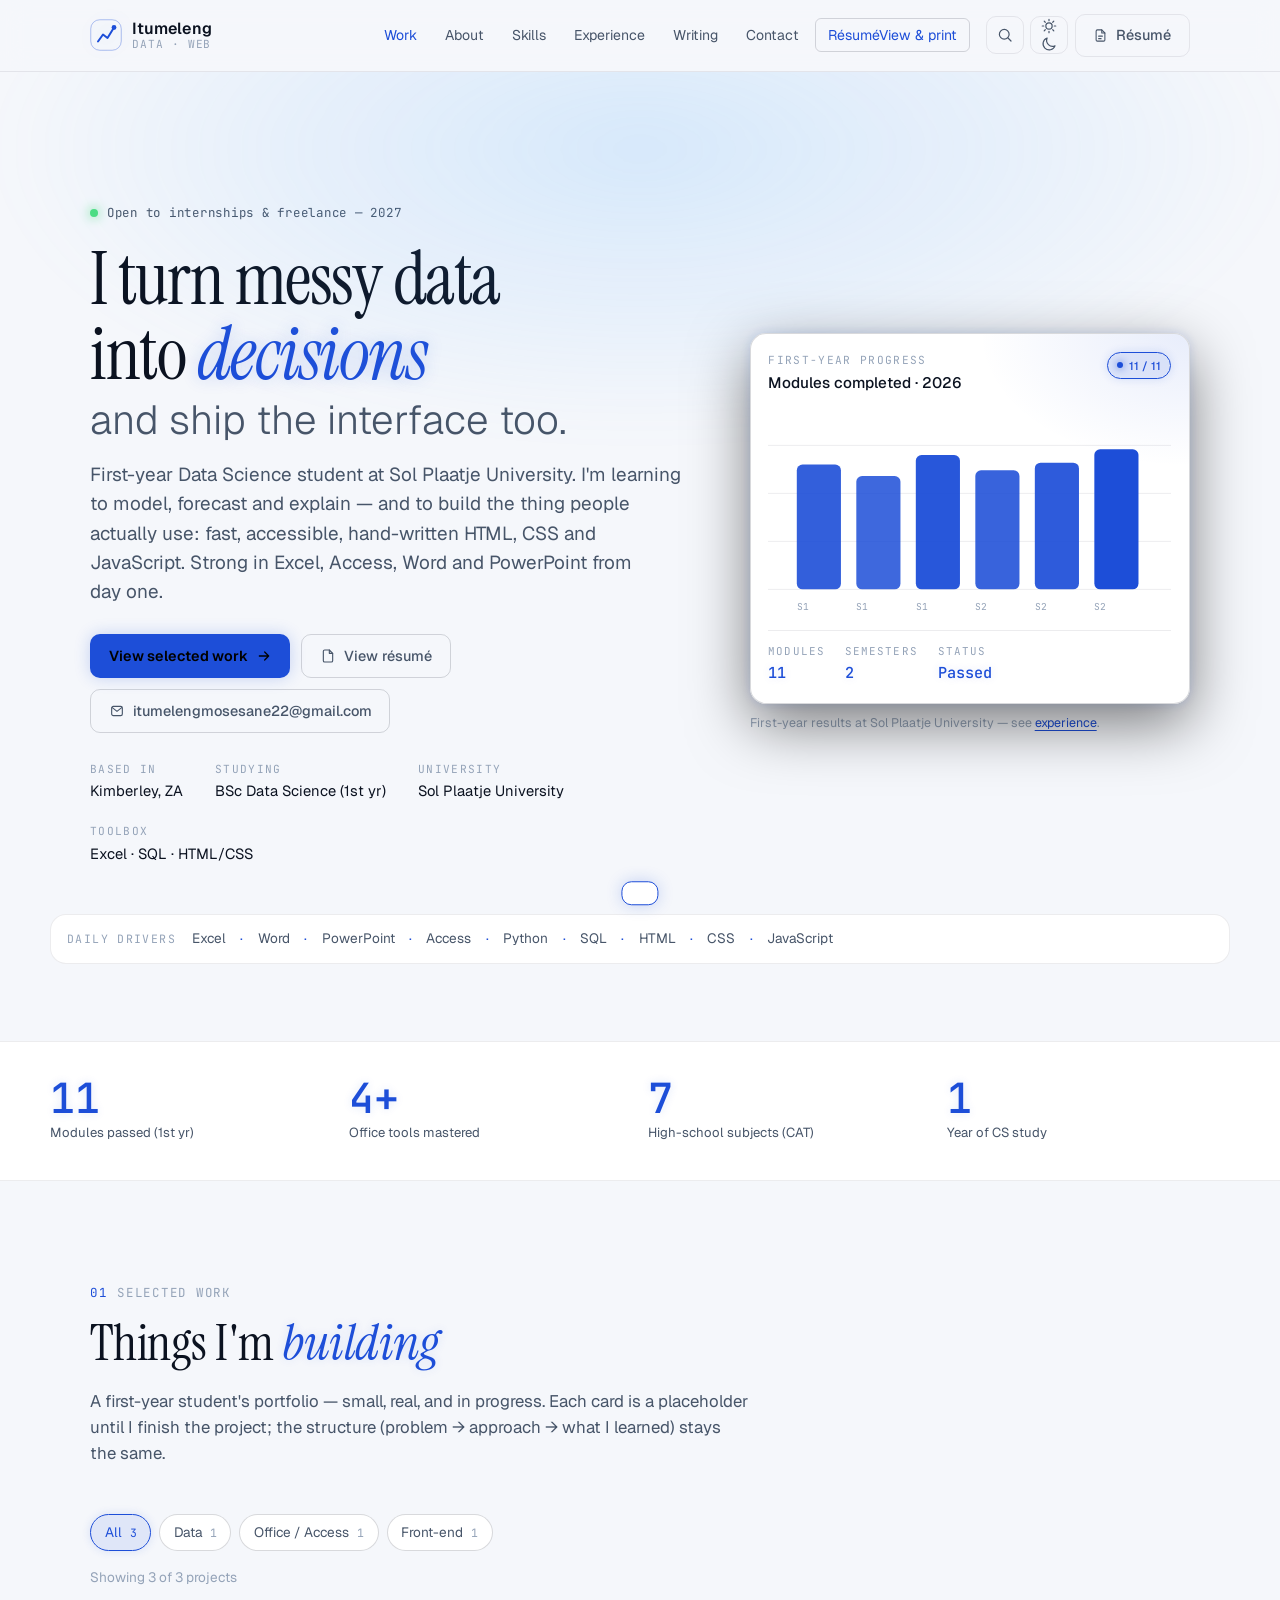
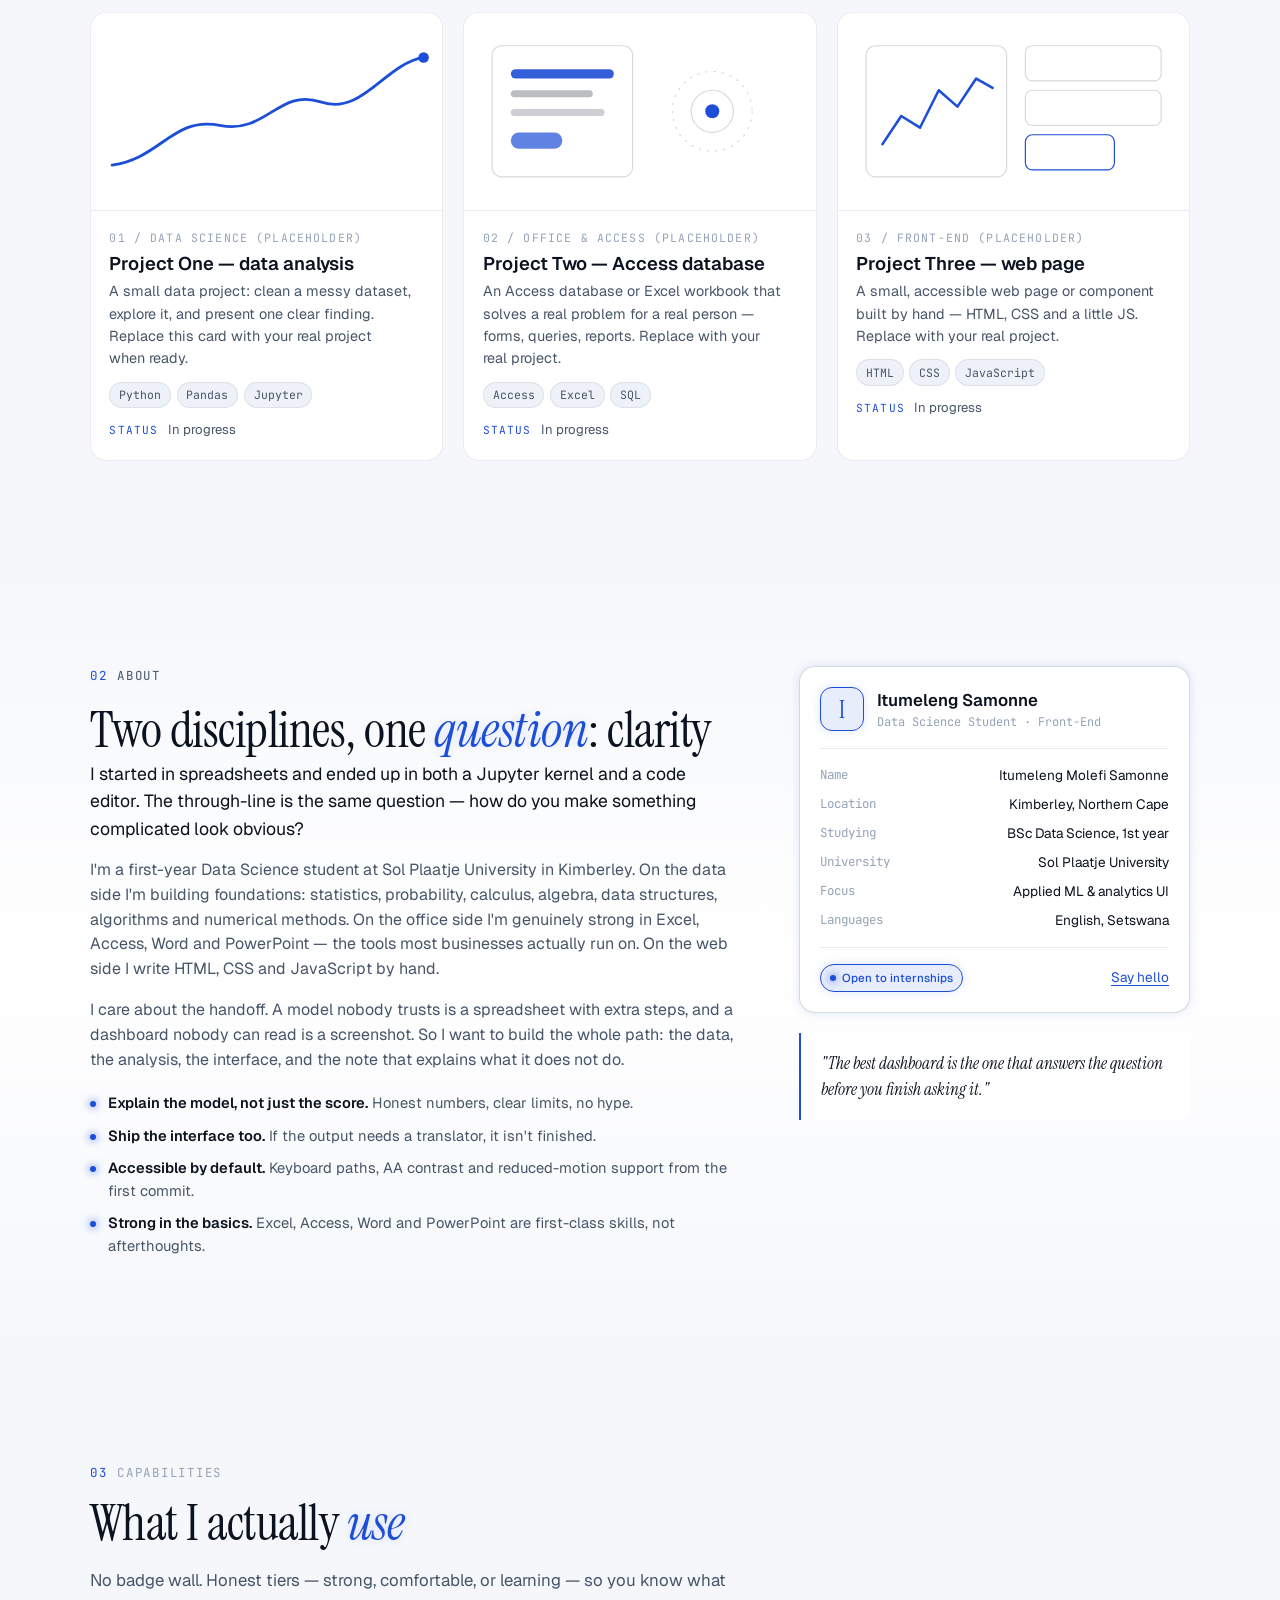
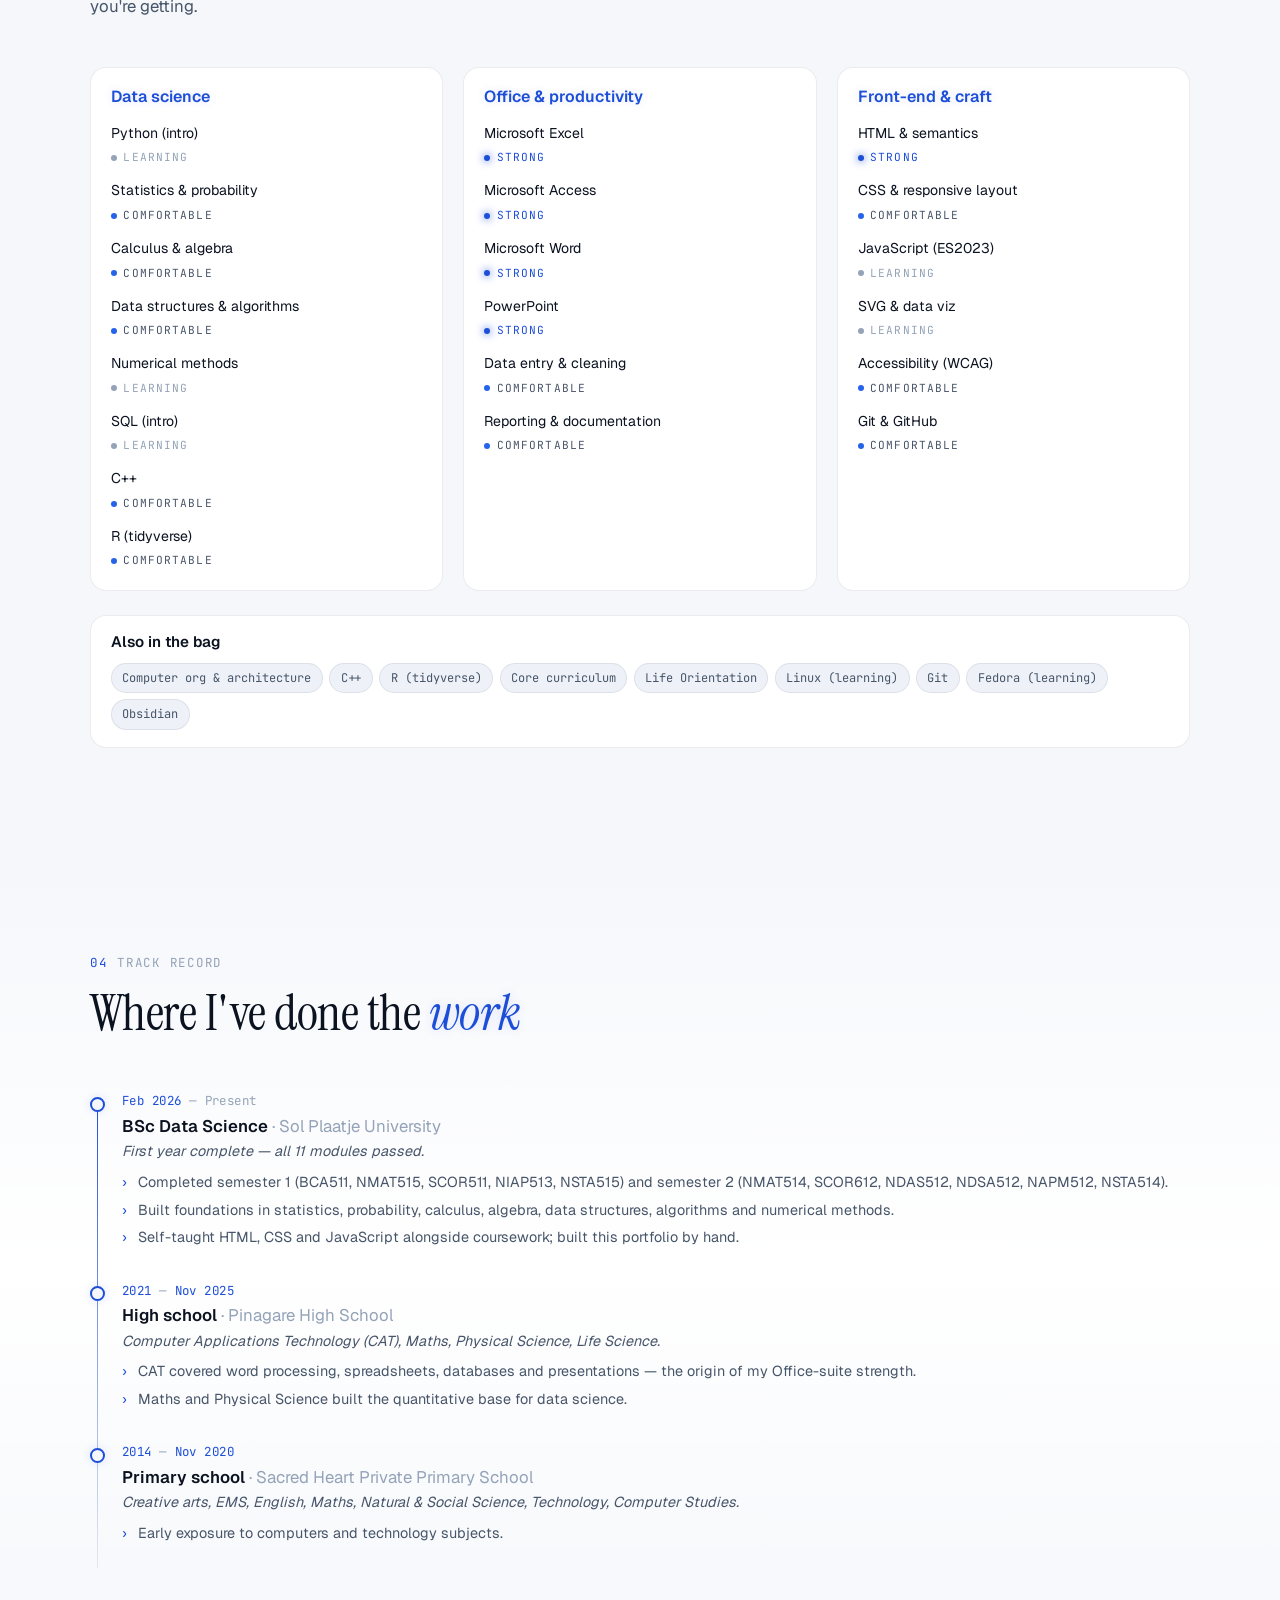
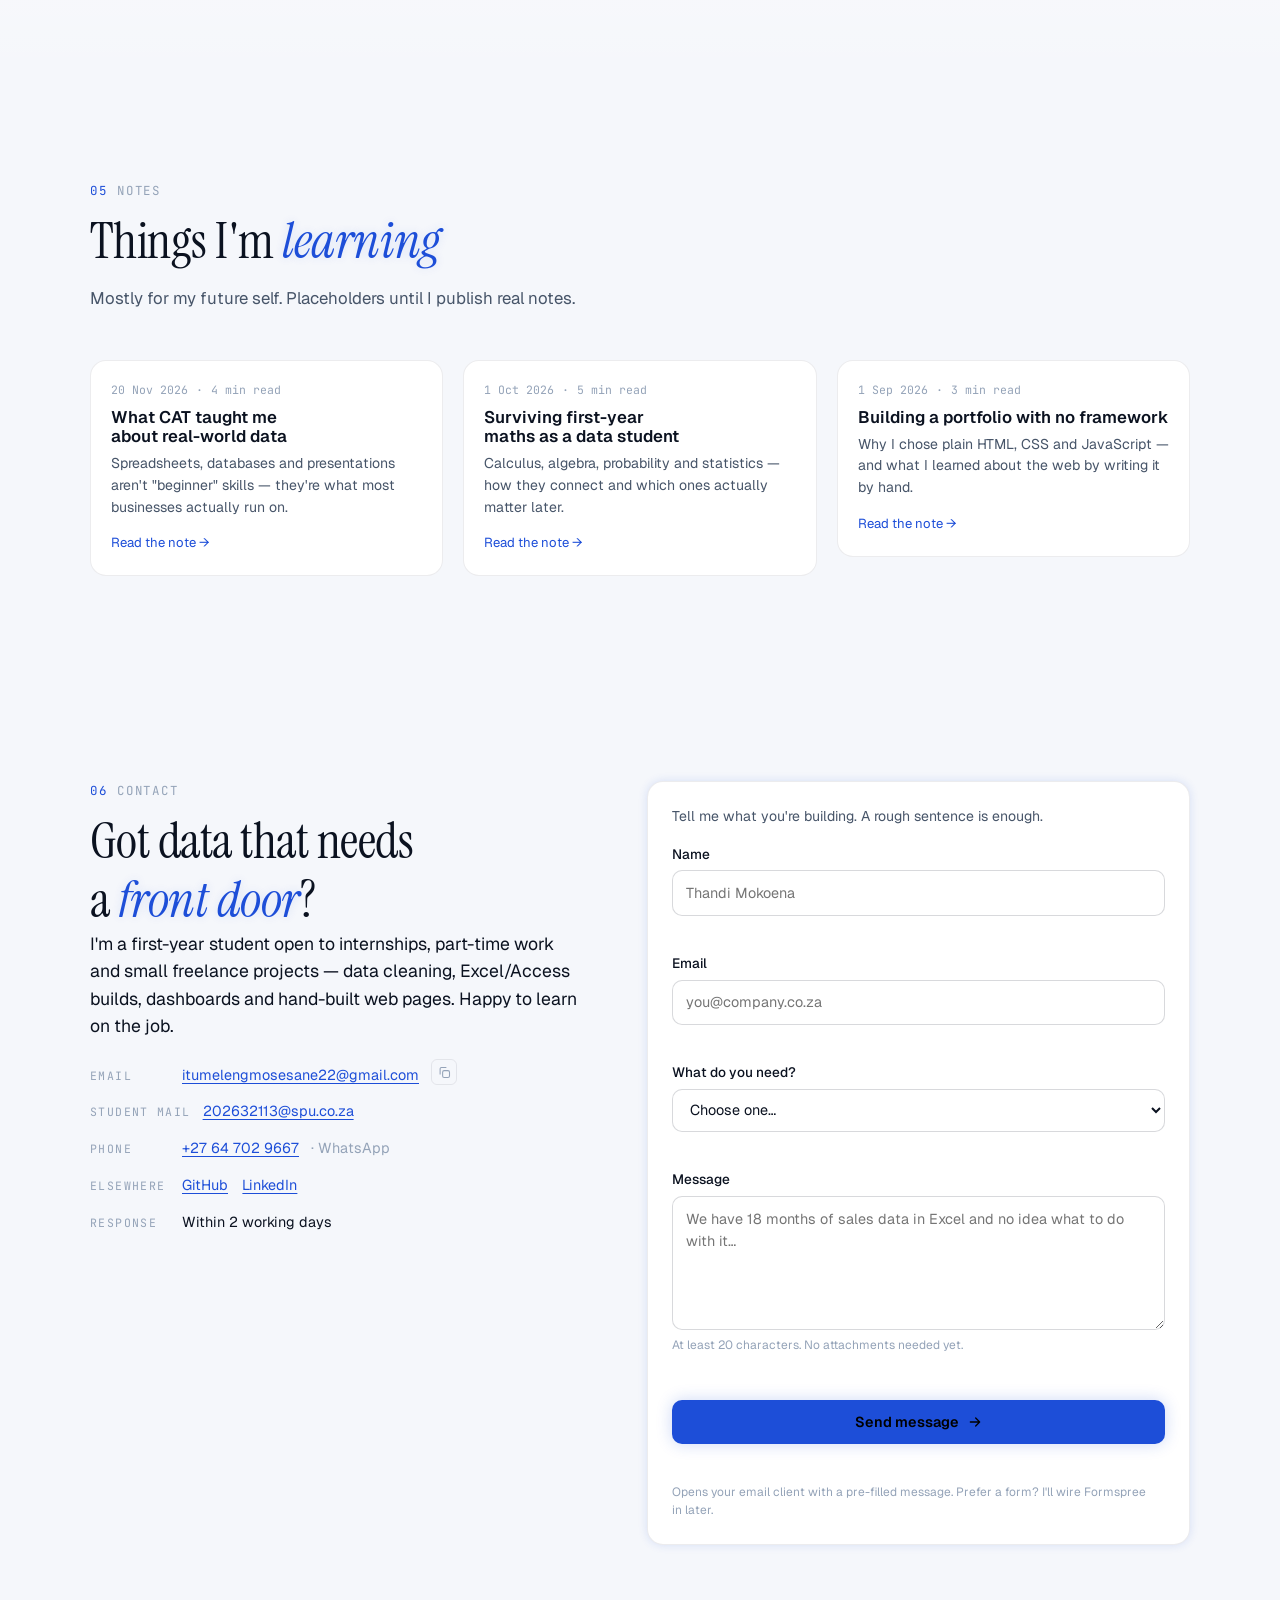
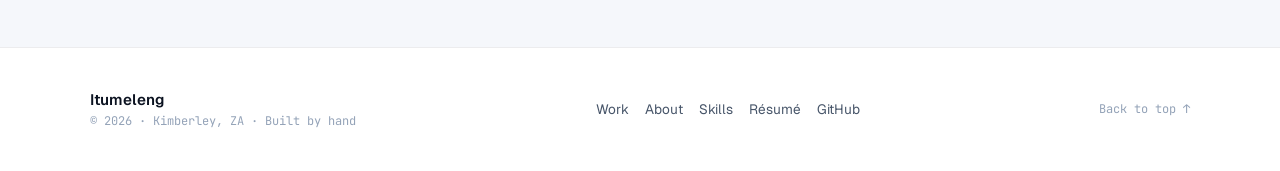
==== commit 7f7733f6: "feat: add C++ and R skills to resume and portfolio" ====
--- a/index.html
+++ b/index.html
@@ -58,7 +58,7 @@
     "email": "itumelengmosesane22@gmail.com",
     "address": { "@type": "PostalAddress", "addressLocality": "Kimberley", "addressRegion": "Northern Cape", "addressCountry": "ZA" },
     "alumniOf": "Sol Plaatje University",
-    "knowsAbout": ["Data Science", "Python", "SQL", "Statistics", "HTML", "CSS", "JavaScript", "Microsoft Excel", "Microsoft Access", "Microsoft Word", "PowerPoint", "Computer Applications Technology"],
+    "knowsAbout": ["Data Science", "C++", "R", "Python", "SQL", "Statistics", "HTML", "CSS", "JavaScript", "Microsoft Excel", "Microsoft Access", "Microsoft Word", "PowerPoint", "Computer Applications Technology"],
     "sameAs": [
       "https://github.com/Paska465",
       "https://www.linkedin.com/in/itumeleng-samonne-3x7"
@@ -501,6 +501,14 @@
                 <span class="skill-name">SQL (intro)</span>
                 <span class="skill-tier is-learning"><span class="dot"></span>Learning</span>
               </li>
+              <li>
+                <span class="skill-name">C++</span>
+                <span class="skill-tier is-comfortable"><span class="dot"></span>Comfortable</span>
+              </li>
+              <li>
+                <span class="skill-name">R (tidyverse)</span>
+                <span class="skill-tier is-comfortable"><span class="dot"></span>Comfortable</span>
+              </li>
             </ul>
           </section>
 
@@ -568,7 +576,7 @@
         <div class="toolbelt" role="region" aria-labelledby="toolbelt-title">
           <h3 id="toolbelt-title">Also in the bag</h3>
           <ul class="chip-row">
-            <li>Computer org &amp; architecture</li><li>Core curriculum</li><li>Life Orientation</li>
+            <li>Computer org &amp; architecture</li><li>C++</li><li>R (tidyverse)</li><li>Core curriculum</li><li>Life Orientation</li>
             <li>Linux (learning)</li><li>Git</li><li>Fedora (learning)</li><li>Obsidian</li>
           </ul>
         </div>
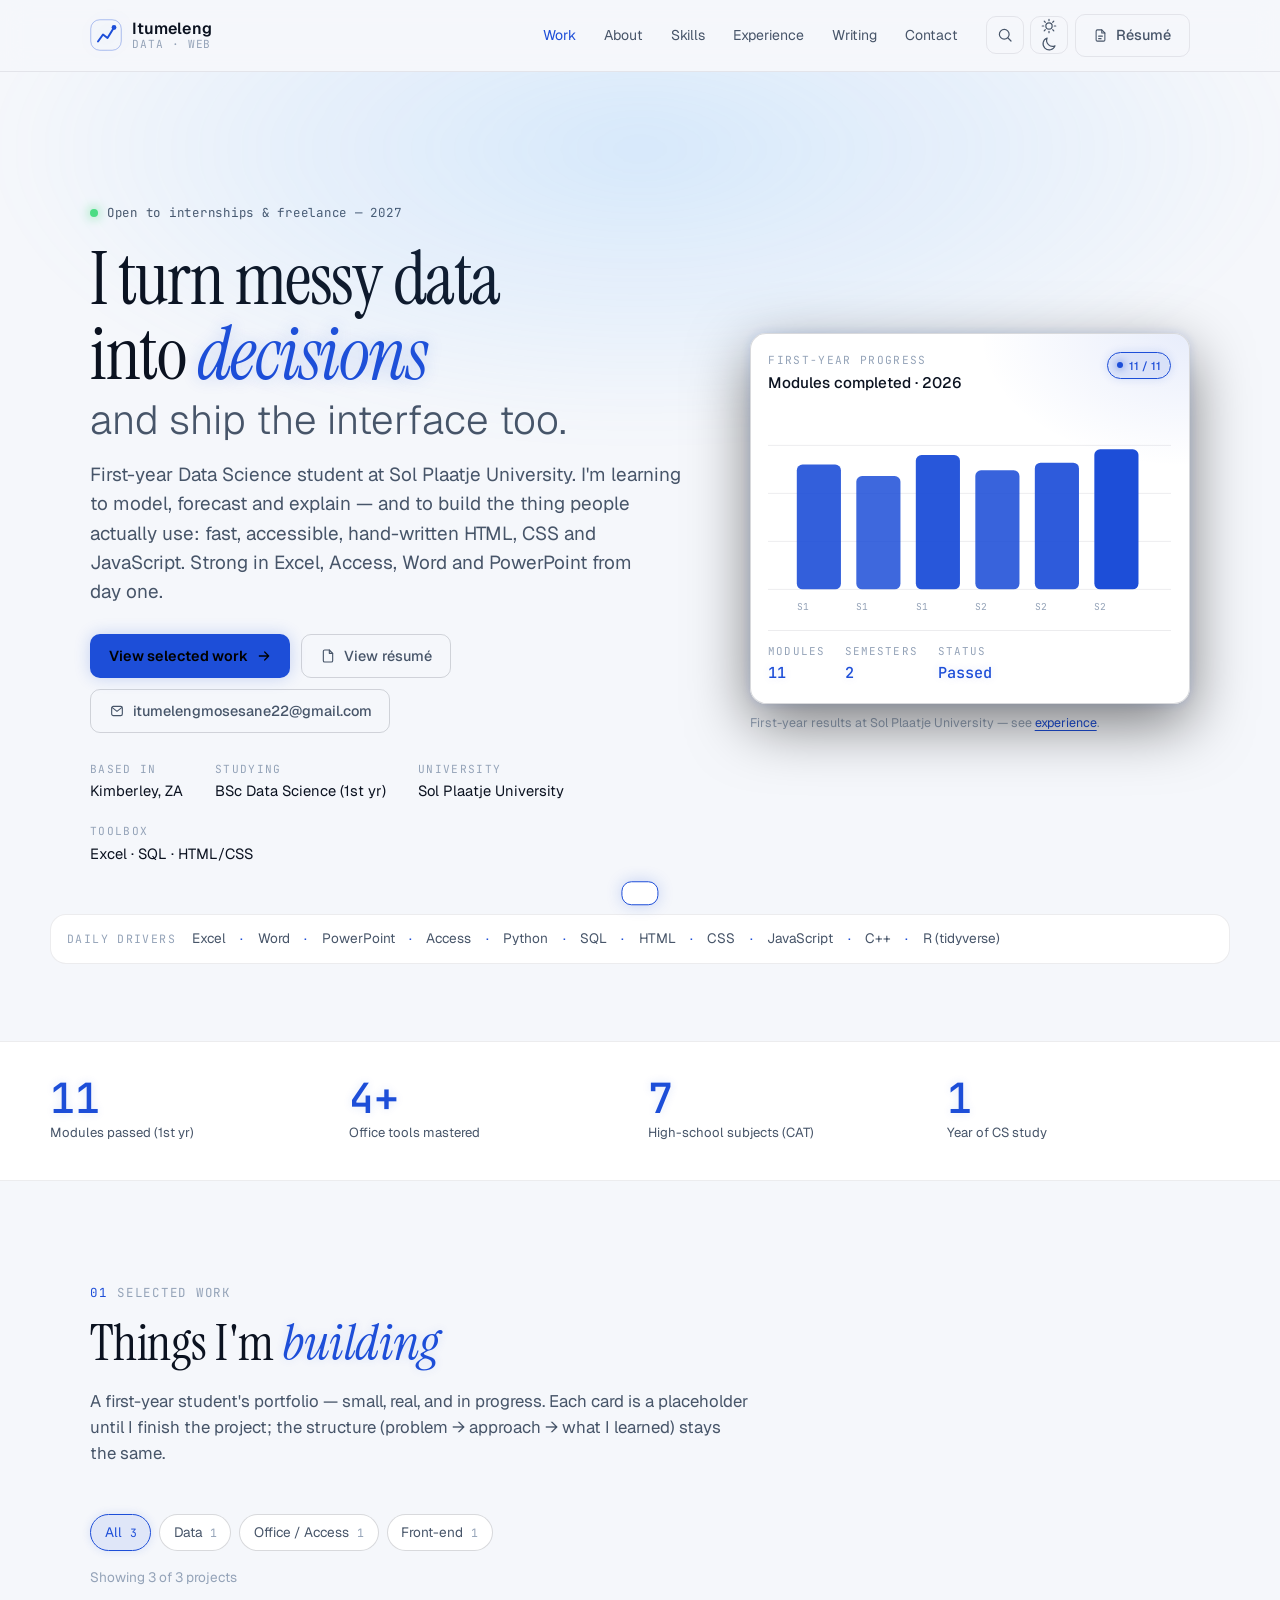
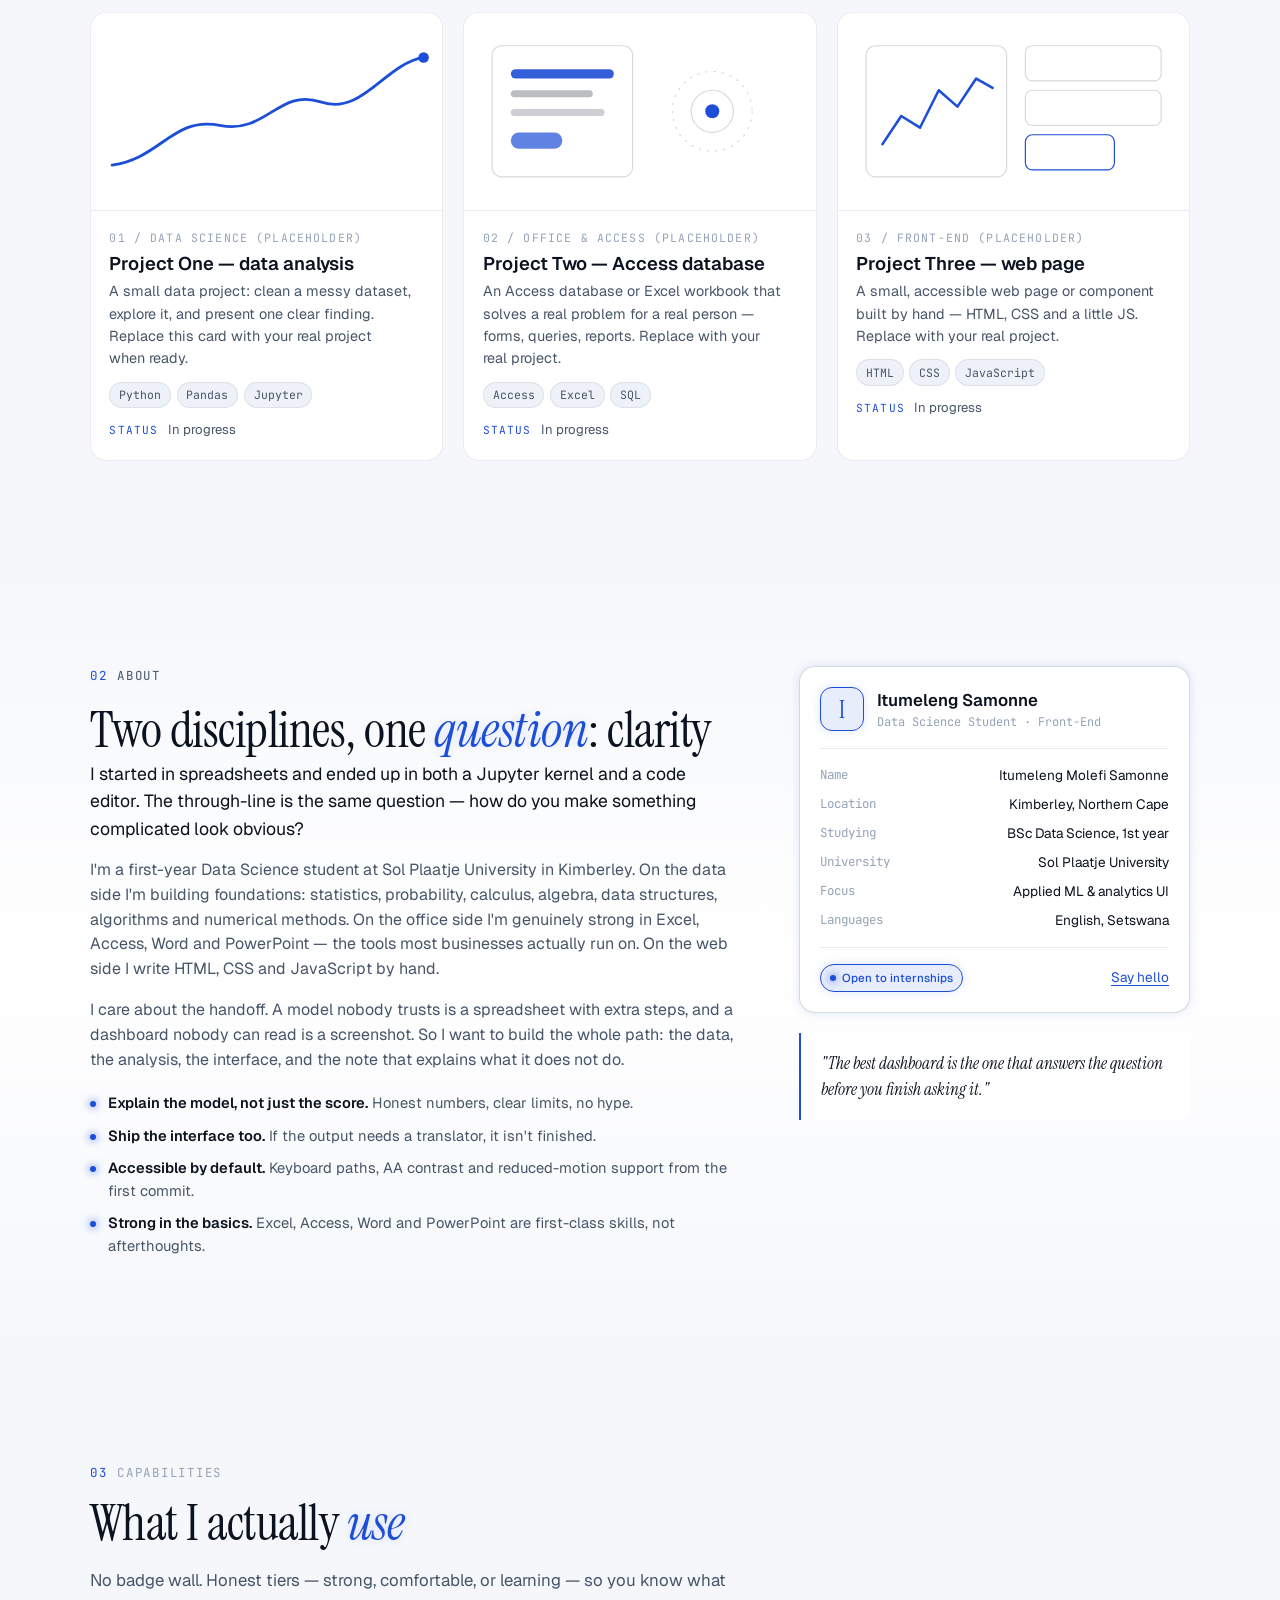
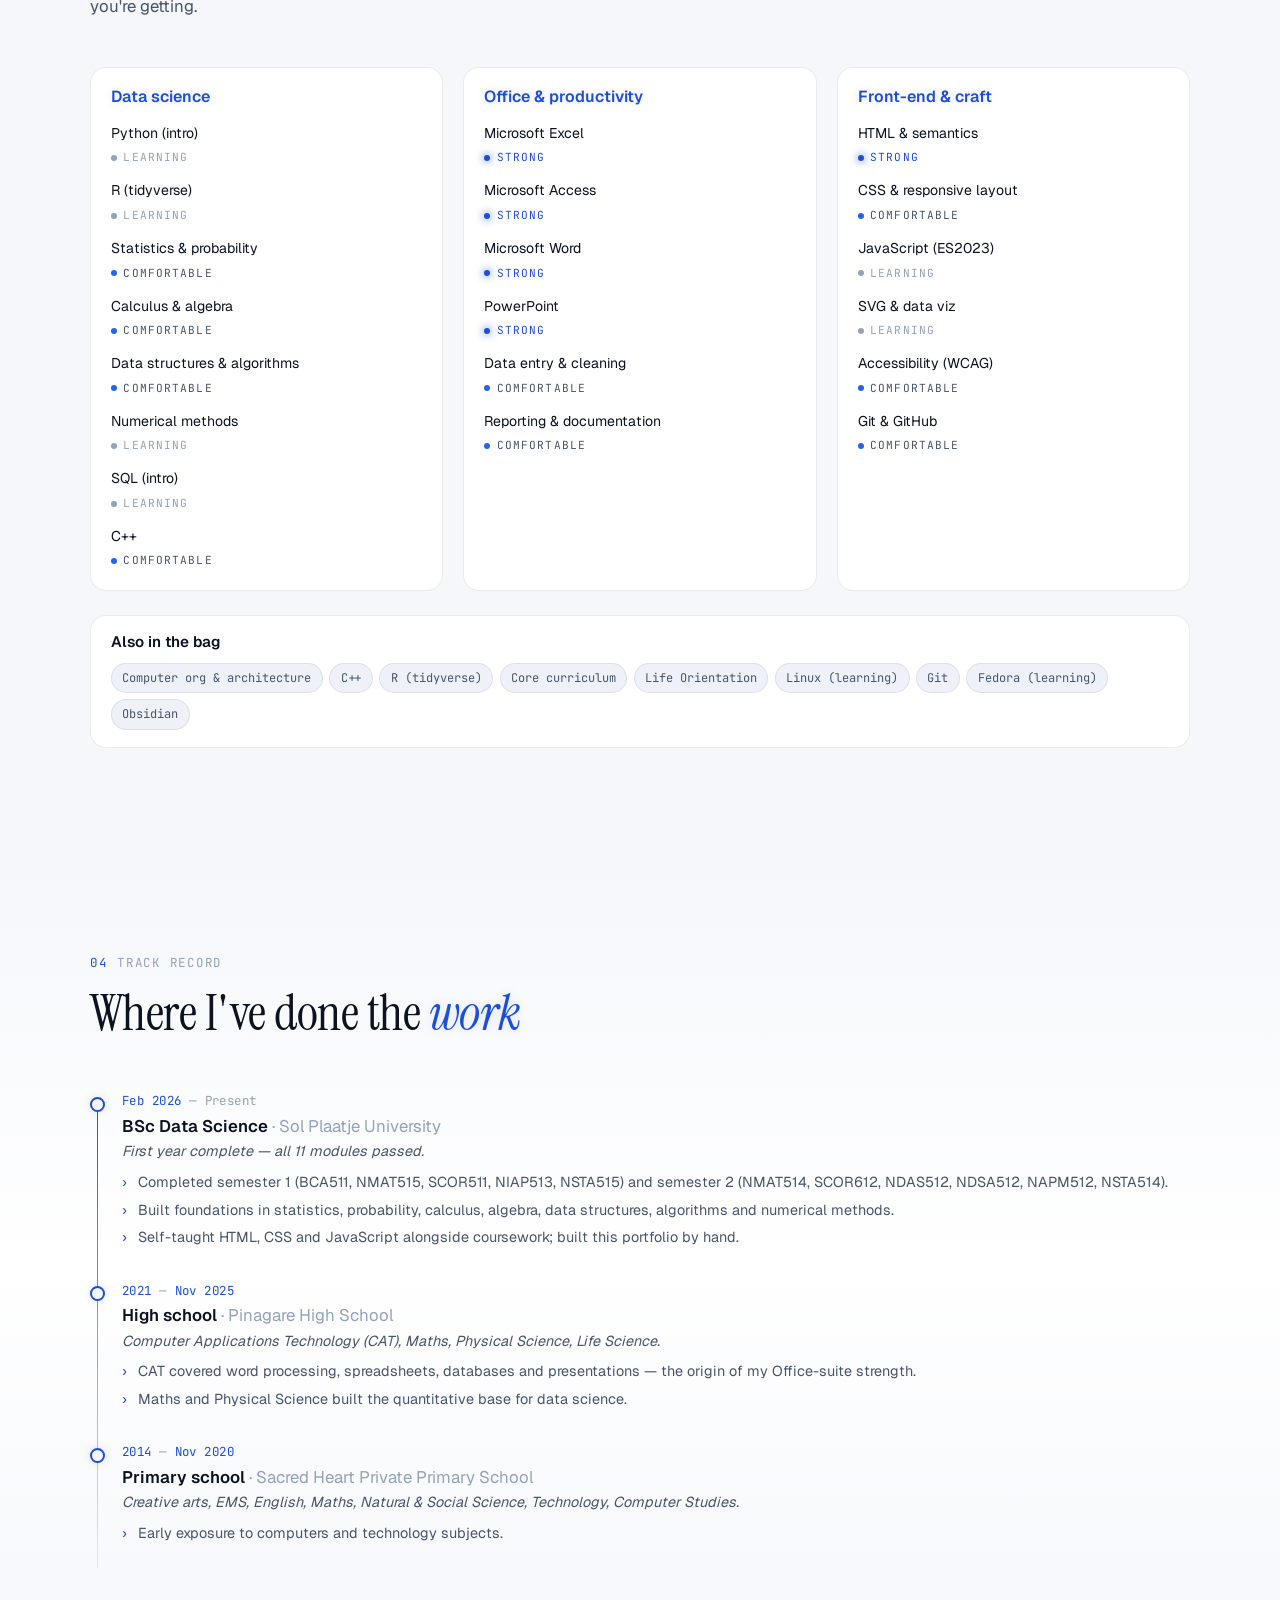
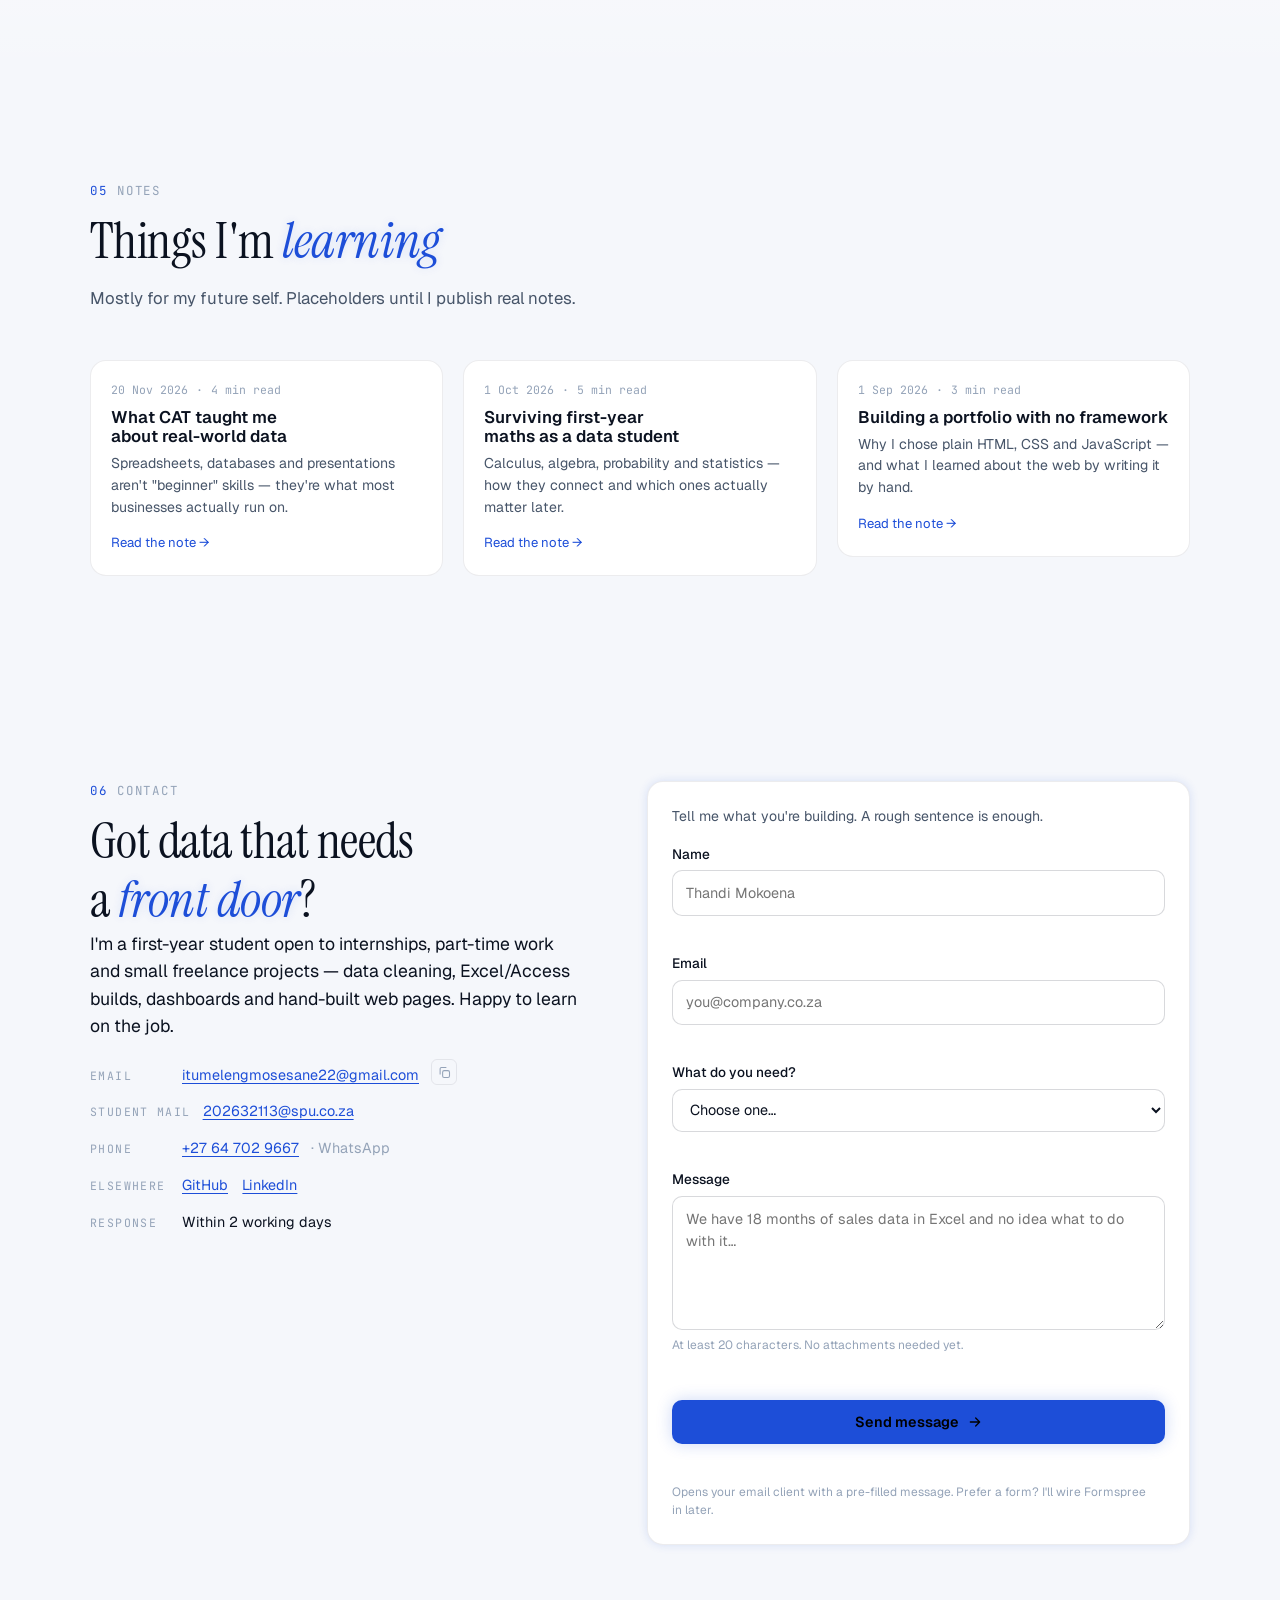
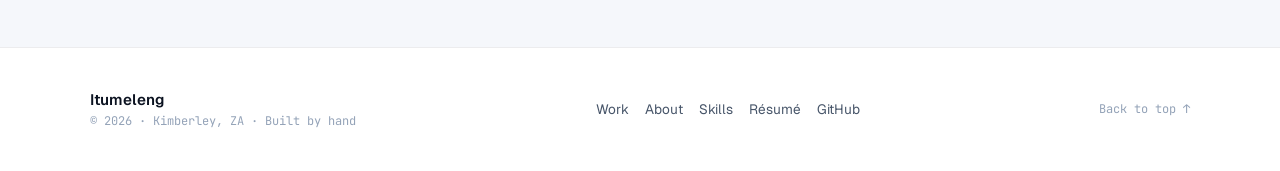
==== commit 4b50aed1: "feat: update skills section to include C++ and R (tidyverse)" ====
--- a/index.html
+++ b/index.html
@@ -95,7 +95,6 @@
           <li><a href="#experience">Experience</a></li>
           <li><a href="#writing">Writing</a></li>
           <li><a href="#contact">Contact</a></li>
-          <li class="nav-resume"><a href="resume.html">Résumé<span class="nav-resume-meta">View &amp; print</span></a></li>
         </ul>
       </nav>
 
@@ -272,6 +271,8 @@
           <li>HTML</li>
           <li>CSS</li>
           <li>JavaScript</li>
+          <li>C++</li>
+          <LI>R (tidyverse)</LI>
         </ul>
       </div>
     </section>
@@ -482,6 +483,10 @@
                 <span class="skill-tier is-learning"><span class="dot"></span>Learning</span>
               </li>
               <li>
+                <span class="skill-name">R (tidyverse)</span>
+                <span class="skill-tier is-learing"><span class="dot"></span>Learning</span>
+              </li>
+              <li>
                 <span class="skill-name">Statistics &amp; probability</span>
                 <span class="skill-tier is-comfortable"><span class="dot"></span>Comfortable</span>
               </li>
@@ -505,10 +510,7 @@
                 <span class="skill-name">C++</span>
                 <span class="skill-tier is-comfortable"><span class="dot"></span>Comfortable</span>
               </li>
-              <li>
-                <span class="skill-name">R (tidyverse)</span>
-                <span class="skill-tier is-comfortable"><span class="dot"></span>Comfortable</span>
-              </li>
+
             </ul>
           </section>
 
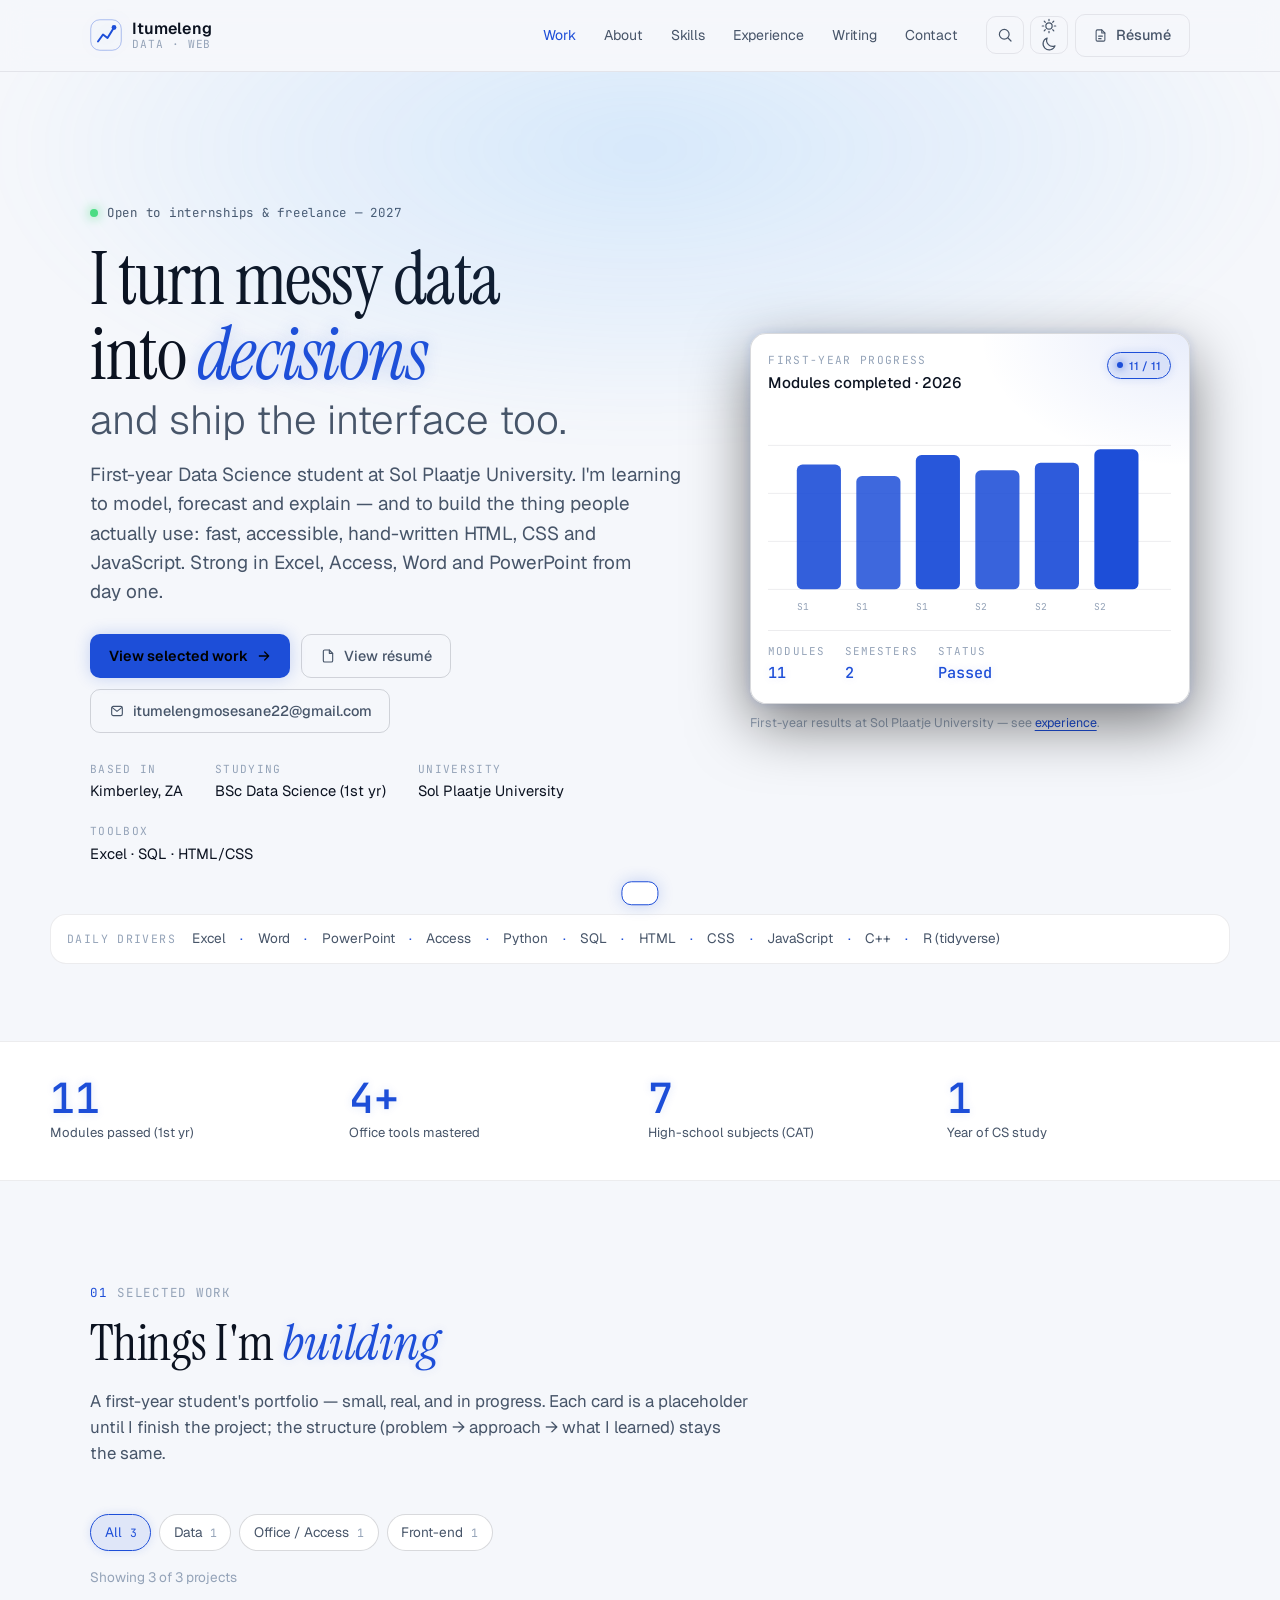
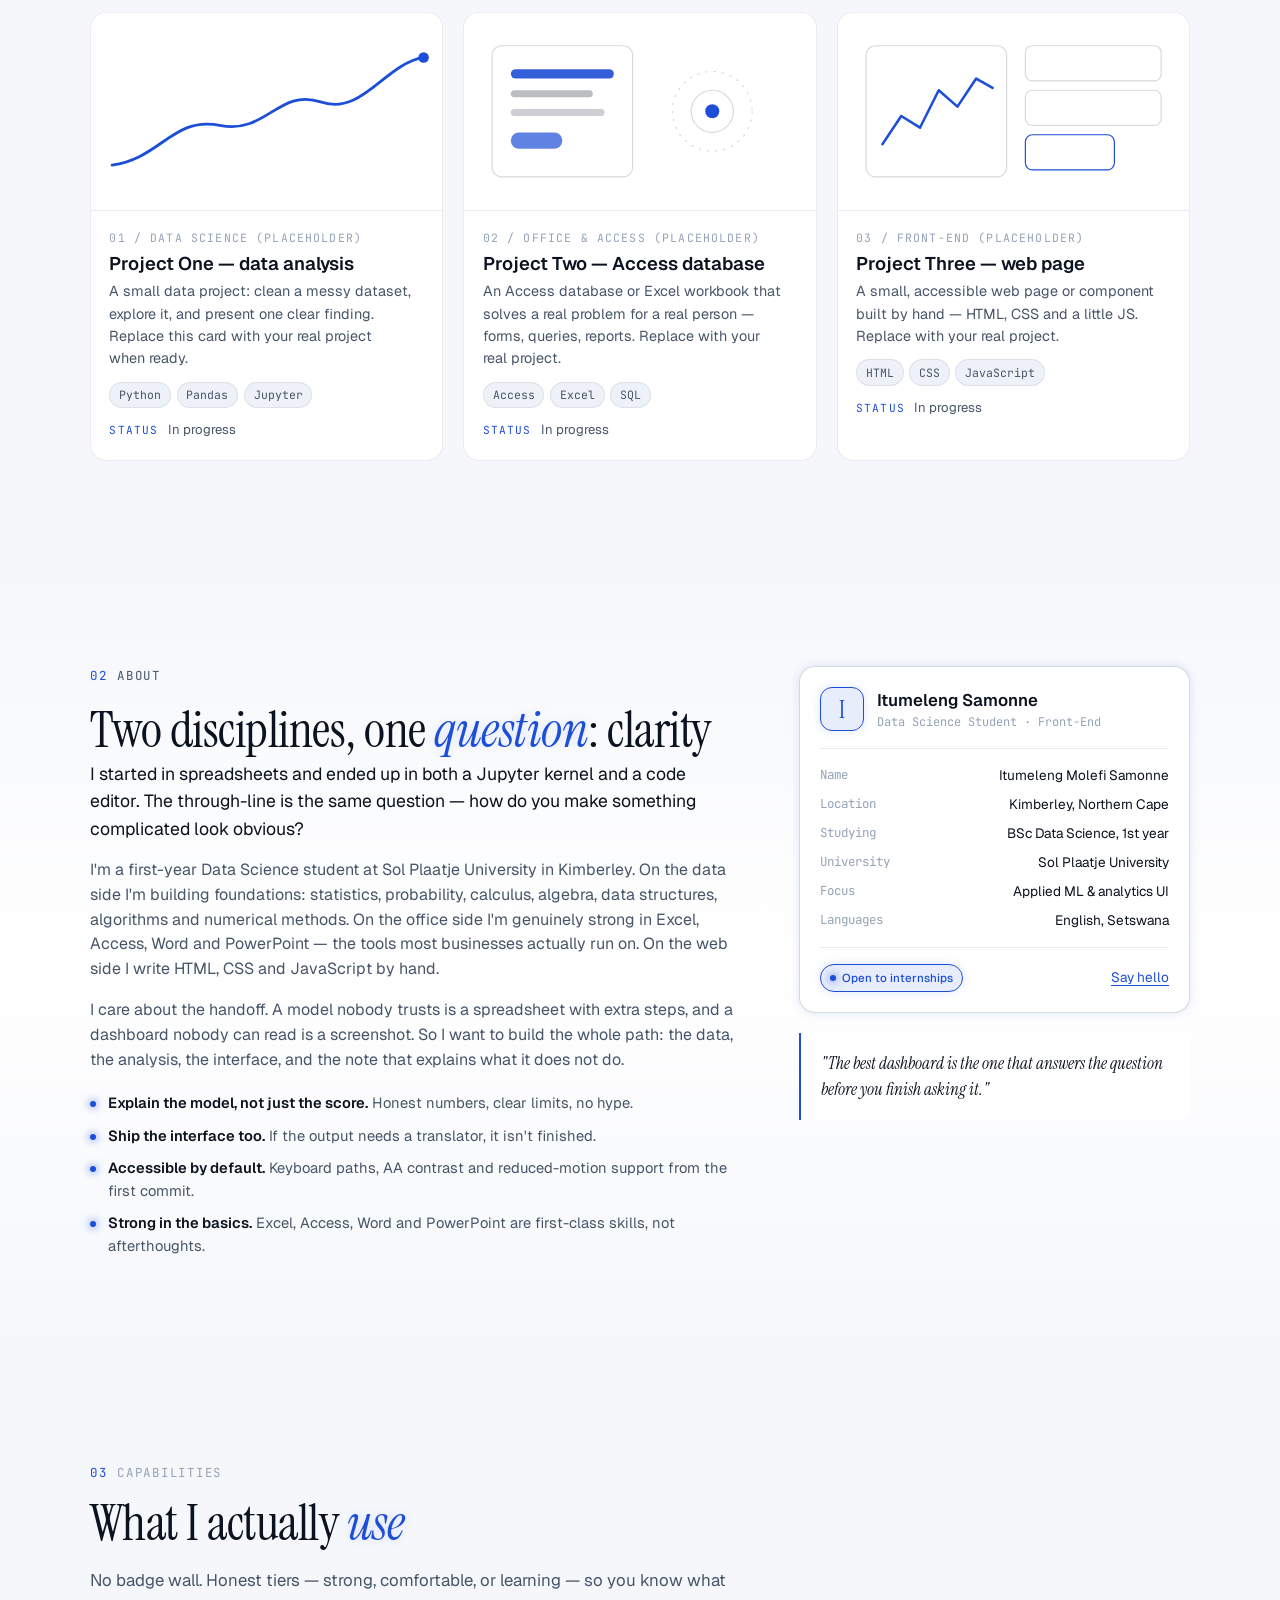
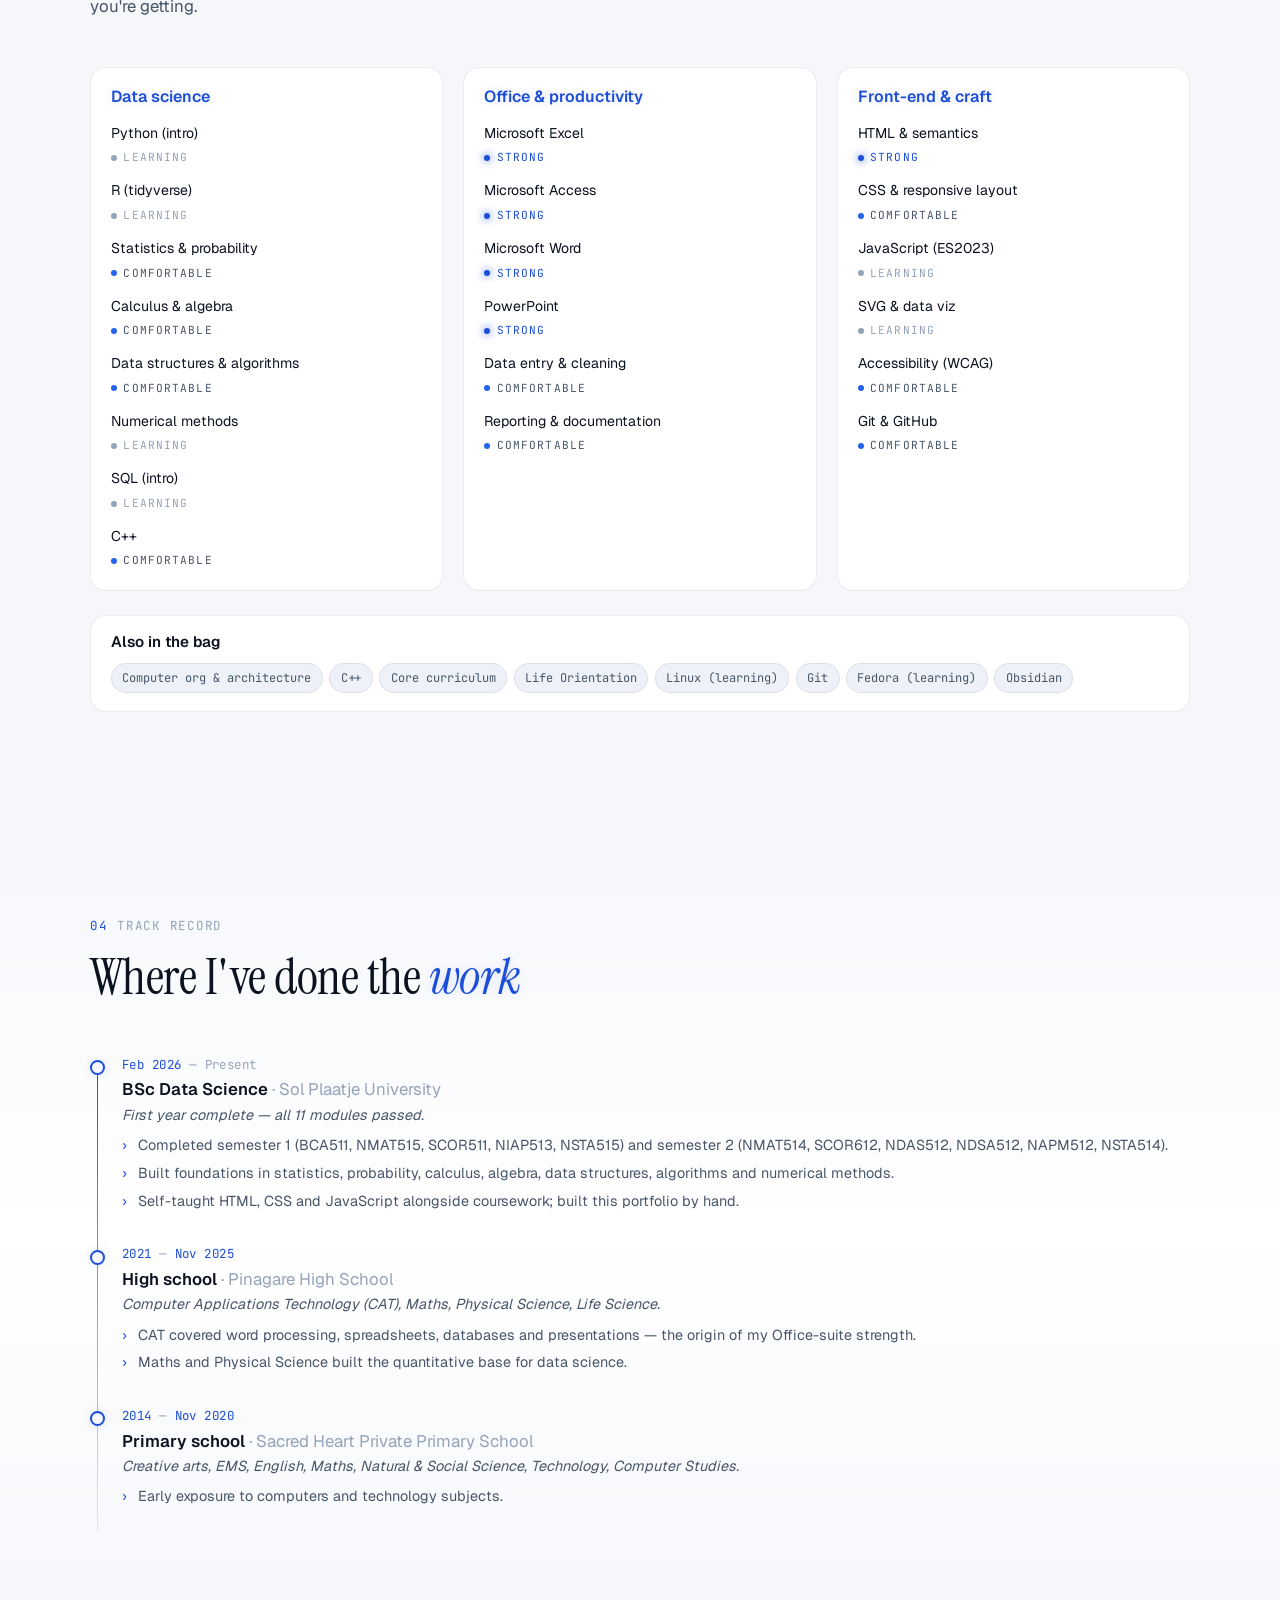
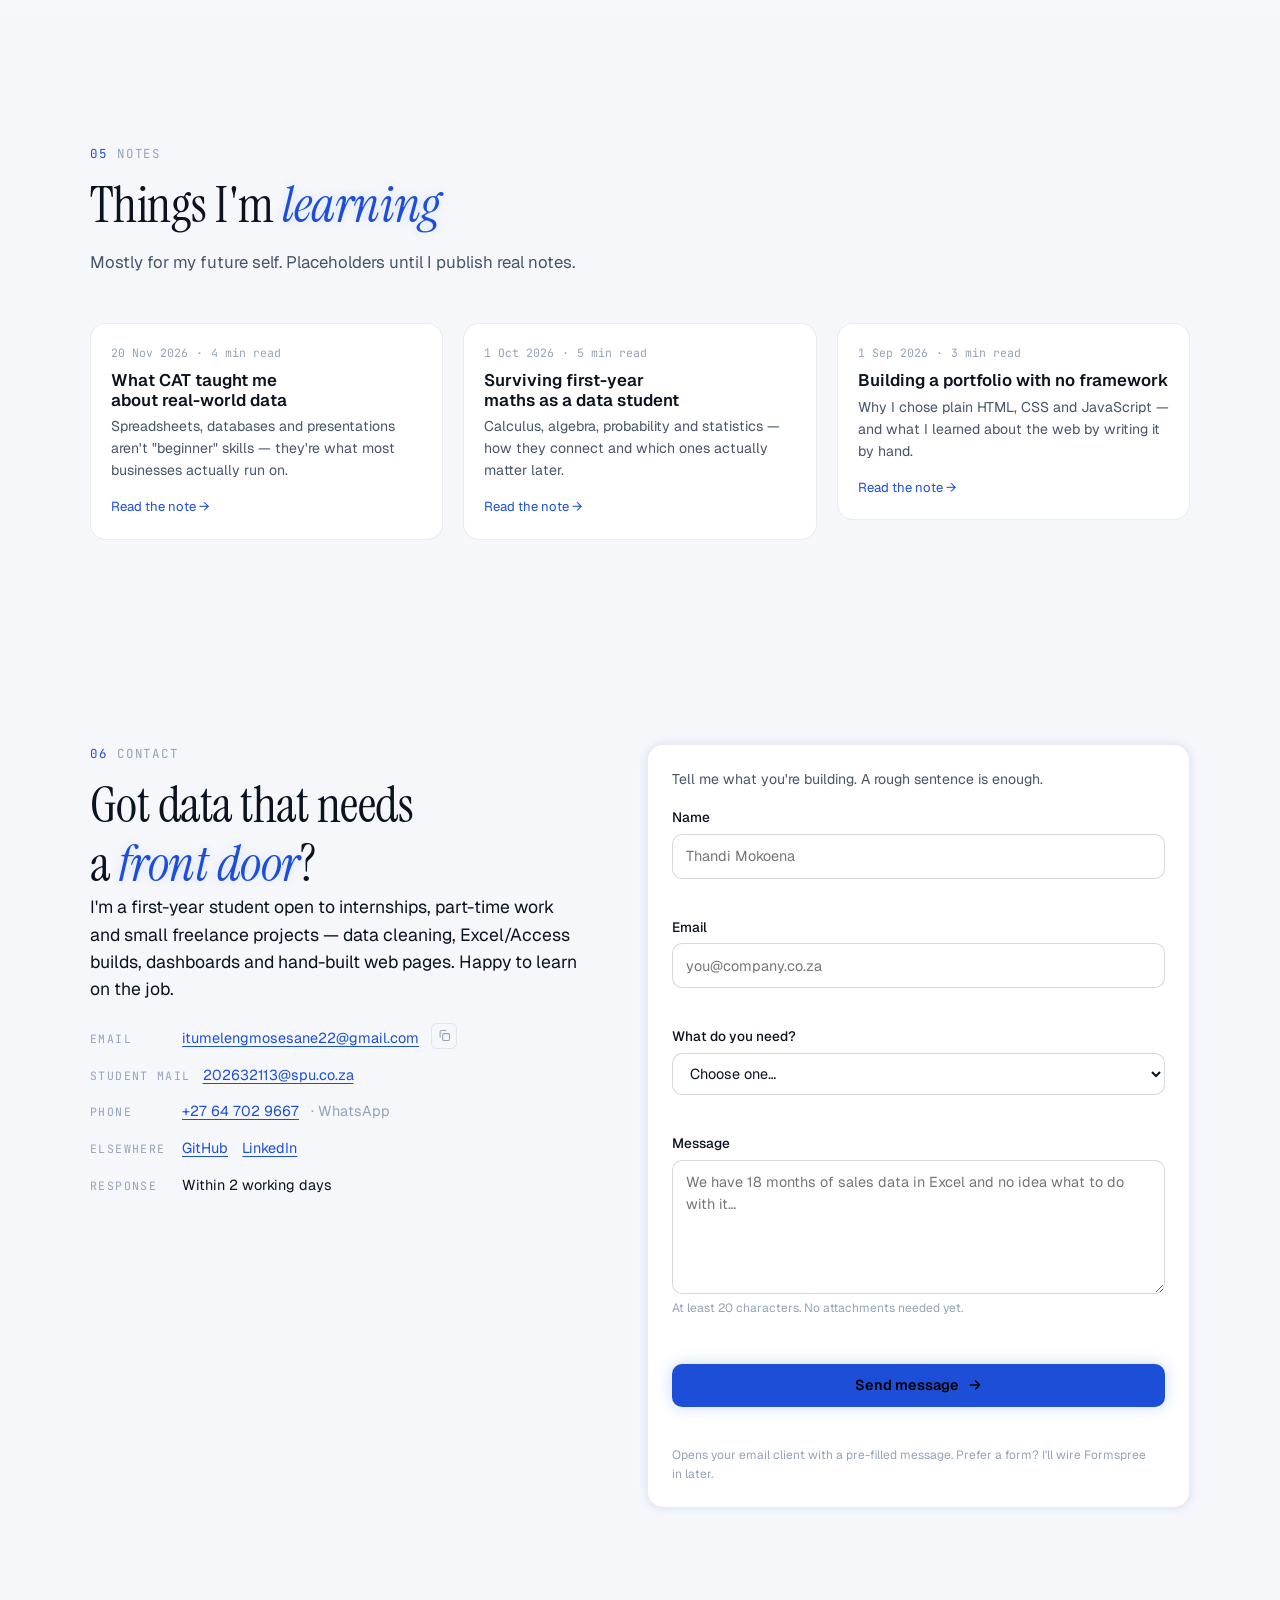
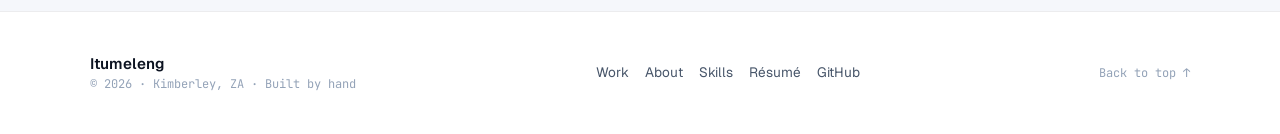
==== commit 10dd0094: "feat: remove R (tidyverse) from skills section" ====
--- a/index.html
+++ b/index.html
@@ -578,7 +578,7 @@
         <div class="toolbelt" role="region" aria-labelledby="toolbelt-title">
           <h3 id="toolbelt-title">Also in the bag</h3>
           <ul class="chip-row">
-            <li>Computer org &amp; architecture</li><li>C++</li><li>R (tidyverse)</li><li>Core curriculum</li><li>Life Orientation</li>
+            <li>Computer org &amp; architecture</li><li>C++</li><li>Core curriculum</li><li>Life Orientation</li>
             <li>Linux (learning)</li><li>Git</li><li>Fedora (learning)</li><li>Obsidian</li>
           </ul>
         </div>
